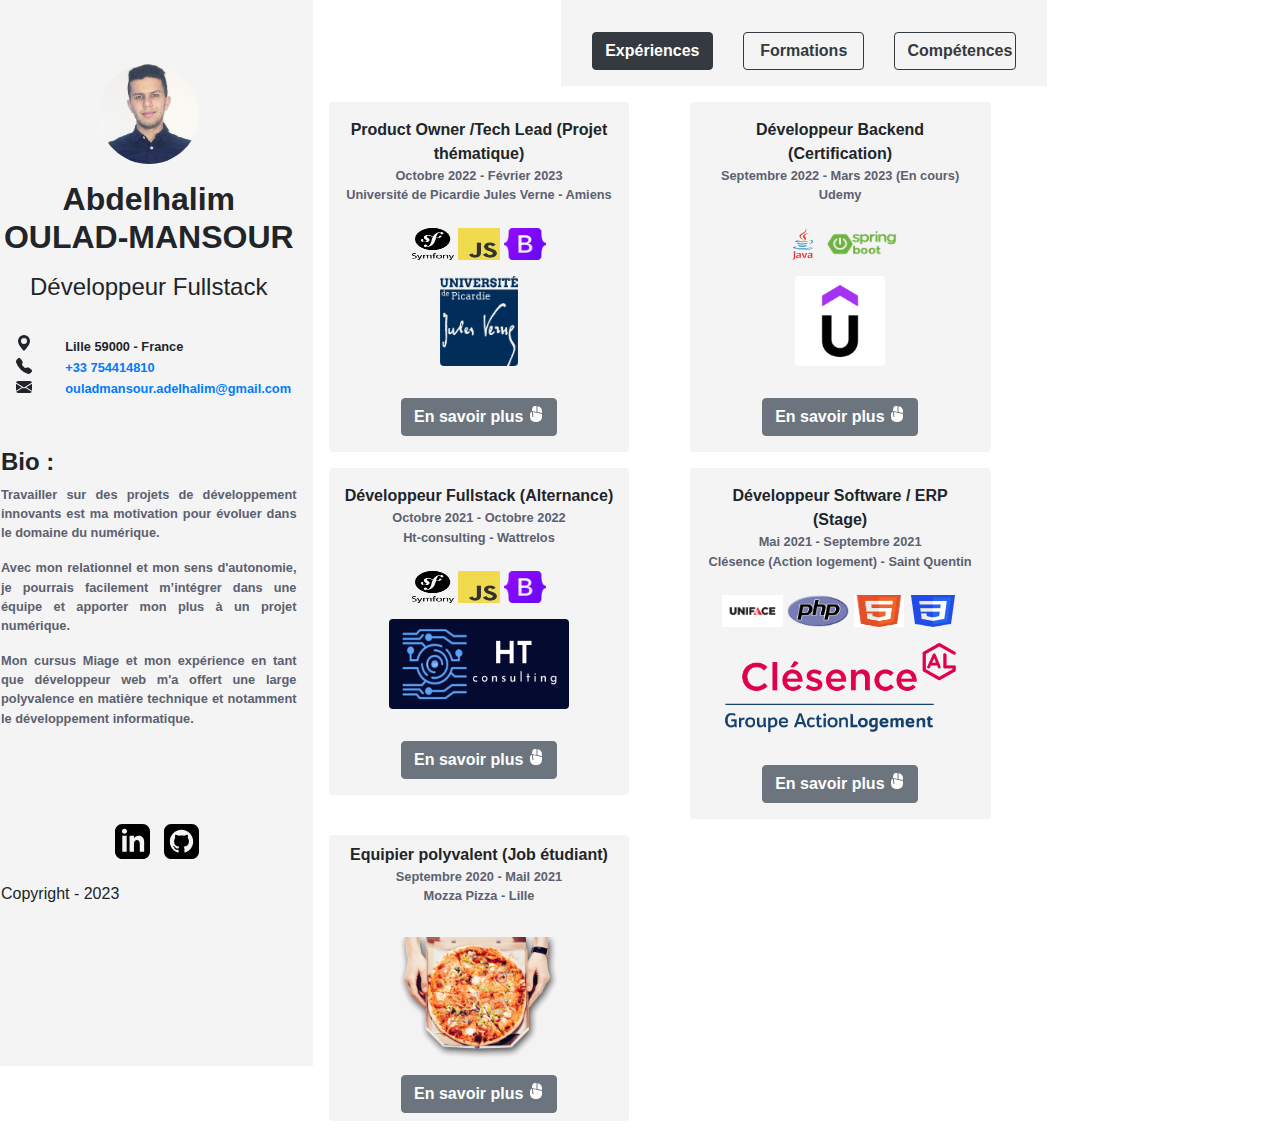
==== index.html @ d3b5da9a "update and custom" ====
<!DOCTYPE html>
<html lang="fr">
<head>
    <meta charset="UTF-8">
    <meta http-equiv="X-UA-Compatible" content="IE=edge">
    <meta name="viewport" content="width=device-width, initial-scale=1.0">
    <link rel="icon" href="./media/images/favicon.ico" />
    <title>Halim | Portfolio</title>

    <link href="https://cdn.jsdelivr.net/npm/bootstrap@5.3.0-alpha1/dist/css/bootstrap.min.css" rel="stylesheet" integrity="sha384-GLhlTQ8iRABdZLl6O3oVMWSktQOp6b7In1Zl3/Jr59b6EGGoI1aFkw7cmDA6j6gD" crossorigin="anonymous">
    <link rel="stylesheet" href="https://cdn.jsdelivr.net/npm/bootstrap@4.0.0/dist/css/bootstrap.min.css" integrity="sha384-Gn5384xqQ1aoWXA+058RXPxPg6fy4IWvTNh0E263XmFcJlSAwiGgFAW/dAiS6JXm" crossorigin="anonymous">
    <link href="./css/app.css" rel="stylesheet">
</head>
<body>

    <div class="row">
        <div class="col-lg-3 pt-5 zone_grey"> 
                <div class="text-center pt-3">
                        <img class='avatar_img mb-3' src="./media/images/IMG_20.jpg" alt=""/>
                        <h2><b>
                            Abdelhalim <br/>
                            OULAD-MANSOUR
                        </b></h2>
                        <h4 class="mt-3 mb-3">Développeur Fullstack</h4>
                        
                </div>
                <div class="p-3">
                    <div class="row">
                        <div class="col-xl-2">
                            <svg xmlns="http://www.w3.org/2000/svg" width="16" height="16" fill="currentColor" class="bi bi-geo-alt-fill" viewBox="0 0 16 16">
                                <path d="M8 16s6-5.686 6-10A6 6 0 0 0 2 6c0 4.314 6 10 6 10zm0-7a3 3 0 1 1 0-6 3 3 0 0 1 0 6z"/>
                            </svg>
                        </div>
                        <div class="col-xl-10"><small><b>Lille 59000 - France  <br></div>
                    </div>

                    <div class="row">
                        <div class="col-xl-2">
                            <svg xmlns="http://www.w3.org/2000/svg" width="16" height="16" fill="currentColor" class="bi bi-telephone-fill" viewBox="0 0 16 16">
                                <path fill-rule="evenodd" d="M1.885.511a1.745 1.745 0 0 1 2.61.163L6.29 2.98c.329.423.445.974.315 1.494l-.547 2.19a.678.678 0 0 0 .178.643l2.457 2.457a.678.678 0 0 0 .644.178l2.189-.547a1.745 1.745 0 0 1 1.494.315l2.306 1.794c.829.645.905 1.87.163 2.611l-1.034 1.034c-.74.74-1.846 1.065-2.877.702a18.634 18.634 0 0 1-7.01-4.42 18.634 18.634 0 0 1-4.42-7.009c-.362-1.03-.037-2.137.703-2.877L1.885.511z"/>
                            </svg>
                        </div>
                        <div class="col-xl-10"><a href="tel:+33754414810" >+33 754414810</a> <br></div>
                    </div>

                    <div class="row mb-4">
                        <div class="col-xl-2">
                            <svg xmlns="http://www.w3.org/2000/svg" width="16" height="16" fill="currentColor" class="bi bi-envelope-fill" viewBox="0 0 16 16">
                                <path d="M.05 3.555A2 2 0 0 1 2 2h12a2 2 0 0 1 1.95 1.555L8 8.414.05 3.555ZM0 4.697v7.104l5.803-3.558L0 4.697ZM6.761 8.83l-6.57 4.027A2 2 0 0 0 2 14h12a2 2 0 0 0 1.808-1.144l-6.57-4.027L8 9.586l-1.239-.757Zm3.436-.586L16 11.801V4.697l-5.803 3.546Z"/>
                            </svg>
                        </div>
                        <div class="col-xl-10"><a href="mailto:ouladmansour.adelhalim@gmail.com" >ouladmansour.adelhalim@gmail.com</a></div>
                    </div> </b>  </small>

                    <div class="row mb-5">
                        <b class="mt-4 h4"> <b>Bio :</b> </b>
                        <small><b><p class="font-secondary-bold text-justify">Travailler sur des projets de développement innovants est ma motivation pour évoluer dans le domaine du numérique.</p>
                        <p class="font-secondary-bold text-justify">Avec mon relationnel et mon sens d'autonomie, je pourrais facilement m’intégrer dans une équipe et apporter mon plus à un projet numérique. </p>
                        <p class="mb-5 font-secondary-bold text-justify">Mon cursus Miage et mon expérience en tant que développeur web m'a offert une large polyvalence en matière technique et notamment le développement informatique.</p></b></small>
                    </div>

                    <footer class="zone_grey">
                        <div class="row text-center mt-5 mb-3">
                                <div class="col-4"></div>
                                <div class="col-2">
                                    <a href="https://www.linkedin.com/in/abdelhalim-oulad-mansour/" target="_blank">
                                        <svg xmlns="http://www.w3.org/2000/svg" width="35" height="35" viewBox="0 0 24 24"><path d="M19 0h-14c-2.761 0-5 2.239-5 5v14c0 2.761 2.239 5 5 5h14c2.762 0 5-2.239 5-5v-14c0-2.761-2.238-5-5-5zm-11 19h-3v-11h3v11zm-1.5-12.268c-.966 0-1.75-.79-1.75-1.764s.784-1.764 1.75-1.764 1.75.79 1.75 1.764-.783 1.764-1.75 1.764zm13.5 12.268h-3v-5.604c0-3.368-4-3.113-4 0v5.604h-3v-11h3v1.765c1.396-2.586 7-2.777 7 2.476v6.759z"/></svg>
                                    </a> 
                                </div>
                                <div class="col-2">
                                    <a href="https://github.com/Ha-Lim96?tab=repositories" target="_blank">
                                        <svg xmlns="http://www.w3.org/2000/svg" width="35" height="35" viewBox="0 0 24 24"><path d="M19 0h-14c-2.761 0-5 2.239-5 5v14c0 2.761 2.239 5 5 5h14c2.762 0 5-2.239 5-5v-14c0-2.761-2.238-5-5-5zm-4.466 19.59c-.405.078-.534-.171-.534-.384v-2.195c0-.747-.262-1.233-.55-1.481 1.782-.198 3.654-.875 3.654-3.947 0-.874-.312-1.588-.823-2.147.082-.202.356-1.016-.079-2.117 0 0-.671-.215-2.198.82-.64-.18-1.324-.267-2.004-.271-.68.003-1.364.091-2.003.269-1.528-1.035-2.2-.82-2.2-.82-.434 1.102-.16 1.915-.077 2.118-.512.56-.824 1.273-.824 2.147 0 3.064 1.867 3.751 3.645 3.954-.229.2-.436.552-.508 1.07-.457.204-1.614.557-2.328-.666 0 0-.423-.768-1.227-.825 0 0-.78-.01-.055.487 0 0 .525.246.889 1.17 0 0 .463 1.428 2.688.944v1.489c0 .211-.129.459-.528.385-3.18-1.057-5.472-4.056-5.472-7.59 0-4.419 3.582-8 8-8s8 3.581 8 8c0 3.533-2.289 6.531-5.466 7.59z"/></svg>
                                    </a>
                                </div>
                                <div class="col-4"></div>
                        </div>
                        <div class="row text-center mb-5">
                            <div class="mb-5">
                                <p class="mb-5">Copyright - 2023</p>
                            </div>
                        </div>
                    </footer>
                </div>
        </div>

        <div class="col-lg-9 ">
            <div class="row text-center">
                <div class="row text-center zone_grey p-3 mx-auto">
                    <div class="col-md-4 mt-3"><button id="btn_experieces" type="button" class="btn btn-dark w-100"><b>Expériences</b></button></div>
                    <div class="col-md-4 mt-3"><button id="btn_formations" type="button" class="btn btn-outline-dark w-100"><b>Formations</b></button></div>
                    <div class="col-md-4 mt-3"><button id="btn_competences" type="button" class="btn btn-outline-dark w-100"><b>Compétences</b></button></div>
                </div>
            </div>

            
            
  <div class="row p-3">  <!-- Le row de toutes les onglets  -->
    


    <!-- ============================================ L'onglet formations=== ============================================ -->

                <div id="formations" style="display: none">
                    <b class="h5"> <b>Cursus Post-Bac</b> </b>
                    
                    <div class="row p-5">
                        <div class="col-lg-5 p-3 zone_grey rounded">
                            <div class="row">
                                <div class="col-sm-1">
                                    <svg xmlns="http://www.w3.org/2000/svg" width="16" height="16" fill="currentColor" class="bi bi-mortarboard-fill" viewBox="0 0 16 16">
                                        <path d="M8.211 2.047a.5.5 0 0 0-.422 0l-7.5 3.5a.5.5 0 0 0 .025.917l7.5 3a.5.5 0 0 0 .372 0L14 7.14V13a1 1 0 0 0-1 1v2h3v-2a1 1 0 0 0-1-1V6.739l.686-.275a.5.5 0 0 0 .025-.917l-7.5-3.5Z"/>
                                        <path d="M4.176 9.032a.5.5 0 0 0-.656.327l-.5 1.7a.5.5 0 0 0 .294.605l4.5 1.8a.5.5 0 0 0 .372 0l4.5-1.8a.5.5 0 0 0 .294-.605l-.5-1.7a.5.5 0 0 0-.656-.327L8 10.466 4.176 9.032Z"/>
                                    </svg>
                                </div>
                                <div class="col-sm-11"><p><b>Master MIAGE en alternance (SI ouverts) </b></p></div>
                            </div>
                            
                            <p class="font-secondary-bold">Université de Picardie Jules Verne.<br>
                            Amiens - France.<br>
                            Septembre 2020 - Mars 2023 (En cours).</p>
                            <div class="row">
                              <div class="col-6">
                                <a class="btn btn-dark w-100" href="https://miage-amiens.fr/master-miage-amiens/" target="_blank"><b>Contenu</b></a> 
                              </div>

                              <div class="col-6">
                                <a class="btn btn-dark w-100" href="./media/preuveM2.pdf" target="_blank"><b>Justificatifs</b></a>
                              </div>
                            </div>

                            <div class="row mt-3 mx-auto col-7">
                              <button class="btn btn-dark w-100" data-toggle="modal" data-target="#ModalsMasterMiage"><b>Compétences acquises</b></button>
                            </div>
                        </div>

                        <div class="col-md-1"></div>

                        <div class="col-lg-5 p-3 zone_grey rounded">
                            <div class="row">
                                <div class="col-md-1">
                                    <svg xmlns="http://www.w3.org/2000/svg" width="16" height="16" fill="currentColor" class="bi bi-mortarboard-fill" viewBox="0 0 16 16">
                                        <path d="M8.211 2.047a.5.5 0 0 0-.422 0l-7.5 3.5a.5.5 0 0 0 .025.917l7.5 3a.5.5 0 0 0 .372 0L14 7.14V13a1 1 0 0 0-1 1v2h3v-2a1 1 0 0 0-1-1V6.739l.686-.275a.5.5 0 0 0 .025-.917l-7.5-3.5Z"/>
                                        <path d="M4.176 9.032a.5.5 0 0 0-.656.327l-.5 1.7a.5.5 0 0 0 .294.605l4.5 1.8a.5.5 0 0 0 .372 0l4.5-1.8a.5.5 0 0 0 .294-.605l-.5-1.7a.5.5 0 0 0-.656-.327L8 10.466 4.176 9.032Z"/>
                                    </svg>
                                </div>
                                <div class="col-md-11"><p><b>Licence informatique (Parcours Info)</b></p></div>
                            </div>
                            
                            <p class="font-secondary-bold">Université du Littoral Côte d'Opale.<br>
                            Calais - France.<br>
                            Septembre 2018 - Juin 2020.</p>

                            <div class="row">
                              <div class="col-6">
                                <a class="btn btn-dark w-100" href="https://www.univ-littoral.fr/formation/offre-de-formation/licences/licence-informatique/" target="_blank"><b>Contenu</b></a> 
                              </div>

                              <div class="col-6">
                                <a class="btn btn-dark w-100" href="./media/dip_licence.jpg" target="_blank"><b>Justificatifs</b></a>
                              </div>
                            </div>

                            <div class="row mt-3 mx-auto col-7">
                              <button class="btn btn-dark w-100" data-toggle="modal" data-target="#ModalsLicenceInfo"><b>Compétences acquises</b></button>
                            </div>
                            
                        </div>
                    </div>

                    <div class="row p-5">
                        <div class="col-lg-5 p-3 zone_grey rounded">
                            <div class="row">
                                <div class="col-md-1">
                                    <svg xmlns="http://www.w3.org/2000/svg" width="16" height="16" fill="currentColor" class="bi bi-mortarboard-fill" viewBox="0 0 16 16">
                                        <path d="M8.211 2.047a.5.5 0 0 0-.422 0l-7.5 3.5a.5.5 0 0 0 .025.917l7.5 3a.5.5 0 0 0 .372 0L14 7.14V13a1 1 0 0 0-1 1v2h3v-2a1 1 0 0 0-1-1V6.739l.686-.275a.5.5 0 0 0 .025-.917l-7.5-3.5Z"/>
                                        <path d="M4.176 9.032a.5.5 0 0 0-.656.327l-.5 1.7a.5.5 0 0 0 .294.605l4.5 1.8a.5.5 0 0 0 .372 0l4.5-1.8a.5.5 0 0 0 .294-.605l-.5-1.7a.5.5 0 0 0-.656-.327L8 10.466 4.176 9.032Z"/>
                                    </svg>
                                </div>
                                <div class="col-md-11"><p><b>Licence 2 Mathématique & informatique</b></p></div>
                            </div>
                            <p class="font-secondary-bold">Université Saad Dahleb.<br>
                            Blida - Algérie.<br>
                            Septembre 2015 - Juin 2018.</p><br>

                            <div class="row">
                              <div class="col-6">
                                <a class="btn btn-dark w-100" href="https://www.univ-blida.dz/faculte-des-sciences/formation-informatique/" target="_blank"><b>Contenu</b></a> 
                              </div>

                              <div class="col-6">
                                <a class="btn btn-dark w-100" href="./media/RelevéL2.jpg" target="_blank"><b>Justificatifs</b></a>
                              </div>
                            </div>

                            <div class="row mt-3 mx-auto col-7">
                              <button class="btn btn-dark w-100" data-toggle="modal" data-target="#ModalsLicenceMathInfo"><b>Compétences acquises</b></button>
                            </div>
                        </div>

                        <div class="col-md-1"></div>

                        <div class="col-lg-5 p-3 zone_grey rounded">
                            <div class="row">
                                <div class="col-md-1">
                                    <svg xmlns="http://www.w3.org/2000/svg" width="16" height="16" fill="currentColor" class="bi bi-mortarboard-fill" viewBox="0 0 16 16">
                                        <path d="M8.211 2.047a.5.5 0 0 0-.422 0l-7.5 3.5a.5.5 0 0 0 .025.917l7.5 3a.5.5 0 0 0 .372 0L14 7.14V13a1 1 0 0 0-1 1v2h3v-2a1 1 0 0 0-1-1V6.739l.686-.275a.5.5 0 0 0 .025-.917l-7.5-3.5Z"/>
                                        <path d="M4.176 9.032a.5.5 0 0 0-.656.327l-.5 1.7a.5.5 0 0 0 .294.605l4.5 1.8a.5.5 0 0 0 .372 0l4.5-1.8a.5.5 0 0 0 .294-.605l-.5-1.7a.5.5 0 0 0-.656-.327L8 10.466 4.176 9.032Z"/>
                                    </svg>
                                </div>
                                <div class="col-md-11"><p><b>Baccalaureat Scientifique </b></p></div>
                            </div>
                            <p class="font-secondary-bold">Lycée Mixte de Zéralda.<br>
                            Alger - Algérie.<br>
                            Juin 2015. <br>
                            Mention : Assez-bien</p> 

                            <div class="row">
                              <div class="col-6">
                                <a class="btn btn-dark w-100" href="./media/relevé-bac.pdf" target="_blank"><b>Contenu</b></a> 
                              </div>

                              <div class="col-6">
                                <a class="btn btn-dark w-100" href="./media/diplome du baccalaureat.jpg" target="_blank"><b>Justificatifs</b></a>
                              </div>
                            </div>

                            <div class="row mt-3 mx-auto col-7">
                              <button class="btn btn-dark w-100" data-toggle="modal" data-target="#ModalsBacS"><b>Compétences acquises</b></button>
                            </div>

                        </div>
                    </div>

                    
                    <b class="h5"> <b>Auto formation</b> </b>
                    <div class="col-md-11">
                        <div class="row zone_grey m-3 p-3">
                            <p class="font-secondary-bold">
                                Autodidacte et très ouvert aux informations disponibles sur internet, 
                                la passion crée la curiosité et cela me pousse à me former constamment 
                                pendant mon temps libre sur des concepts et des technologies que je n'ai pas 
                                forcément vues en cours ou que je n'ai pas eu l'occasion de détailler afin d'avoir une 
                                nouvelle façon de voir les choses.
                            </p>
                            <div class="row mt-3 text-center">
                                <div class="col-sm-3">
                                    <img class="logo_tech" src="./media/images/226777.png">
                                </div>
                                <div class="col-sm-3">
                                    <img class="logo_tech" src="./media/images/spring_boog_400x400.png">
                                </div>
                                <div class="col-sm-3">
                                    <img class="logo_tech" src="./media/images/5968332.png">
                                </div>
                                <div class="col-sm-3">
                                    <img class="logo_tech" src="./media/images/symfony_black_03.png">
                                </div>
                            </div>

                            <div class="row mt-3 text-center mb-4">
                                <div class="col-sm-3">
                                    <img class="logo_tech" src="./media/images/5968292.png">
                                </div>
                                <div class="col-sm-3">
                                    <img class="logo_tech" src="./media/images/732212.png">
                                </div>
                                <div class="col-sm-3">
                                    <img class="logo_tech" src="./media/images/919826.png">
                                </div>
                                <div class="col-sm-3">
                                    <img class="logo_tech" src="./media/images/Git_icon.png">
                                </div>
                            </div>
                            <div class="row">
                              <div class="col-5"></div>

                              <div class="col-2">
                                <a class="btn btn-dark m-3 w-100" href="./media/auto_formations.pdf" target="_blank"><b>Justificatifs</b></a>
                              </div>

                              <div class="col-5"></div>
                            </div>
                        </div>
                    </div>
                </div>
    <!-- ======================================= Fin de l'onglet formations =================================== -->            




        
    <!-- ============================================== L'onglet compétences ============================================== -->

                <div id="competences" style="display: none" >
                    
                    <!-- ============================ Partie savoir faire / savoir être ============================ -->
                    <div class="row mx-auto mt-3">

                        <div class="col-md-6 zone_grey rounded pb-3">
                            <div class="mt-3 mb-3"><b class="h5"> <b>Savoir être (Attitudes)</b> </b></div>

                            <div class="row">
                              <a id="detail_competences" data-toggle="modal" data-target="#modalDetail1"><p class="mt-3 font-secondary-bold"><small><b>S'adapter aux situations</b></small></p></a>
                            </div>

                            <div class="row">
                              <a id="detail_competences" data-toggle="modal" data-target="#modalDetail2"><p class="mt-3 font-secondary-bold"><small><b>Gérer le stress </b></small></p></a>
                            </div>

                            <div class="row">
                              <a id="detail_competences" data-toggle="modal" data-target="#modalDetail3"><p class="mt-3 font-secondary-bold"><small><b>Prendre du recul </b></small></p></a>    
                            </div>

                            <div class="row">
                              <a id="detail_competences" data-toggle="modal" data-target="#modalDetail4"><p class="mt-3 font-secondary-bold"><small><b>Prendre des initiatives </b></small></p></a>
                            </div>

                            <div class="row">
                              <a id="detail_competences" data-toggle="modal" data-target="#modalDetail5"><p class="mt-3 font-secondary-bold"><small><b>S'organiser</b></small></p></a>
                            </div>

                            <div class="row">
                              <a id="detail_competences" data-toggle="modal" data-target="#modalDetail6"><p class="mt-3 font-secondary-bold"><small><b>Prendre des décisions </b></small></p></a>
                            </div>

                            <div class="row">
                              <a id="detail_competences" data-toggle="modal" data-target="#modalDetail7"><p class="mt-3 font-secondary-bold"><small><b>Travailler en autonomie </b></small></p></a>
                            </div>
                        </div>
                        
                        <div class="col-md-6 ms-auto">

                            <div class="zone_grey rounded p-3">
                                <div class="mb-3 "><b class="h5"> <b>Savoir-faire (Pratique)</b> </b></div>
                                
                                <div class="row">
                                  <a id="detail_competences" data-toggle="modal" data-target="#modalDetail8"><p class="mt-3 font-secondary-bold"><small><b>Piloter un projet via la méthode Agile/Scrum</b></small></p></a>
                                </div>

                                <div class="row">
                                  <a id="detail_competences" data-toggle="modal" data-target="#modalDetail9"><p class="mt-3 font-secondary-bold"><small><b>Concevoir un système d'informations</b></small></p></a>
                                </div>

                                <div class="row">
                                  <a id="detail_competences" data-toggle="modal" data-target="#modalDetail10"><p class="mt-3 font-secondary-bold"><small><b>Créer un désign graphique</b></small></p></a>
                                </div>

                                <div class="row">
                                  <a id="detail_competences" data-toggle="modal" data-target="#modalDetail11"><p class="mt-3 font-secondary-bold"><small><b>Développer le frontend d'un site</b></small></p></a>
                                </div>

                                <div class="row">
                                  <a id="detail_competences" data-toggle="modal" data-target="#modalDetail12"><p class="mt-3 font-secondary-bold"><small><b>Développer le backend d'un site</b></small></p></a>
                                </div>

                                <div class="row">
                                  <a id="detail_competences" data-toggle="modal" data-target="#modalDetail13"><p class="mt-3 font-secondary-bold"><small><b>Gérer une bases de données</b></small></p></a>
                                </div>

                                <div class="row">
                                  <a id="detail_competences" data-toggle="modal" data-target="#modalDetail14"><p class="mt-3 font-secondary-bold"><small><b>Gérer un serveur distant</b></small></p></a>
                                </div>

                            </div>
                        </div>
                    </div>
                    <!-- ============================ Fin de la partie savoir faire / savoir être ============================ -->



                    <!-- ============================ Partie savoir ============================ -->
                    <div class="row mx-auto mt-3">
                        &nbsp
                        <div class="row">
                            <div class="zone_grey rounded">
                                <div class="mt-3 mb-3"><b class="h5"> <b>Savoir (Connaissance)</b></b></div>

                                    <div class="row">
                                        <div class="col-md-5">

                                            <div class="row">
                                                <div class="col-md-4">
                                                    <a id="detail_competences" data-toggle="modal" data-target="#modalDetail15"><p class="mt-3 font-secondary-bold"><small><b>Java / Spring Boot</b></small></p></a>
                                                </div>

                                                <div class="col-md-8">
                                                    <div class="progress mt-4" role="progressbar" aria-label="Animated striped example" aria-valuenow="39" aria-valuemin="0" aria-valuemax="100">
                                                        <div class="progress-bar progress-bar-striped progress-bar-animated" style="width: 40%">Débutant (1 an)</div>
                                                    </div>
                                                </div>
                                            </div>

                                            <div class="row">
                                                <div class="col-md-4">
                                                    <a id="detail_competences" data-toggle="modal" data-target="#modalDetail17"><p class="mt-3 font-secondary-bold"><small><b>PHP / Symfony</b></small></p></a>
                                                </div>

                                                <div class="col-md-8">
                                                    <div class="progress mt-4" role="progressbar" aria-label="Animated striped example" aria-valuenow="79" aria-valuemin="0" aria-valuemax="100">
                                                        <div class="progress-bar progress-bar-striped progress-bar-animated" style="width: 79%">Efficace (3 ans)</div>
                                                    </div>
                                                </div>
                                            </div>

                                            <div class="row">
                                                <div class="col-md-4">
                                                    <a id="detail_competences" data-toggle="modal" data-target="#modalDetail18"><p class="mt-3 font-secondary-bold"><small><b>C++</b></small></p></a>
                                                </div>

                                                <div class="col-md-8">
                                                    <div class="progress mt-4" role="progressbar" aria-label="Animated striped example" aria-valuenow="75" aria-valuemin="0" aria-valuemax="100">
                                                        <div class="progress-bar progress-bar-striped progress-bar-animated" style="width: 59%">Compétent (2 ans)</div>
                                                    </div>
                                                </div>
                                            </div>

                                            <div class="row">
                                              <div class="col-md-4">
                                                  <a id="detail_competences" data-toggle="modal" data-target="#modalDetail16"><p class="mt-3 font-secondary-bold"><small><b>SQL</b></small></p></a>
                                              </div>

                                              <div class="col-md-8">
                                                  <div class="progress mt-4" role="progressbar" aria-label="Animated striped example" aria-valuenow="79" aria-valuemin="0" aria-valuemax="100">
                                                      <div class="progress-bar progress-bar-striped progress-bar-animated" style="width: 79%">Efficace (5 ans)</div>
                                                  </div>
                                              </div>
                                          </div>

                                            <div class="row">
                                                <div class="col-md-4">
                                                    <a id="detail_competences" data-toggle="modal" data-target="#modalDetail19"><p class="mt-3 font-secondary-bold"><small><b>Javascript</b></small></p></a>
                                                </div>

                                                <div class="col-md-8">
                                                    <div class="progress mt-4" role="progressbar" aria-label="Animated striped example" aria-valuenow="75" aria-valuemin="0" aria-valuemax="100">
                                                        <div class="progress-bar progress-bar-striped progress-bar-animated" style="width: 79%">Efficace (5 ans)</div>
                                                    </div>
                                                </div>
                                            </div>

                                        </div>

                                        <div class="col-md-2 text-center">
                                            <span class="vertical-line"></span>
                                        </div>

                                        <div class="col-md-5">
                                            <div class="row">
                                                <div class="col-md-4">
                                                    <a id="detail_competences" data-toggle="modal" data-target="#modalDetail20"><p class="mt-3 font-secondary-bold"><small><b>Bootstrap</b></small></p></a>
                                                </div>

                                                <div class="col-md-8">
                                                    <div class="progress mt-4" role="progressbar" aria-label="Animated striped example" aria-valuenow="75" aria-valuemin="0" aria-valuemax="100">
                                                        <div class="progress-bar progress-bar-striped progress-bar-animated" style="width: 79%">Efficace (5 ans)</div>
                                                    </div>
                                                    
                                                </div>
                                            </div>

                                            <div class="row">
                                                <div class="col-md-4">
                                                    <a id="detail_competences" data-toggle="modal" data-target="#modalDetail21"><p class="mt-3 font-secondary-bold"><small><b>HTML/CSS</b></small></p></a>
                                                </div>

                                                <div class="col-md-8">
                                                    <div class="progress mt-4" role="progressbar" aria-label="Animated striped example" aria-valuenow="75" aria-valuemin="0" aria-valuemax="100">
                                                        <div class="progress-bar progress-bar-striped progress-bar-animated" style="width: 90%">Expert (7 ans)</div>
                                                    </div>
                                                    
                                                </div>
                                            </div>

                                            <div class="row">
                                                <div class="col-md-4">
                                                    <a id="detail_competences" data-toggle="modal" data-target="#modalDetail22"><p class="mt-3 font-secondary-bold"><small><b>Figma</b></small></p></a>
                                                </div>

                                                <div class="col-md-8">
                                                    <div class="progress mt-4" role="progressbar" aria-label="Animated striped example" aria-valuenow="75" aria-valuemin="0" aria-valuemax="100">
                                                        <div class="progress-bar progress-bar-striped progress-bar-animated" style="width: 39%">Débutant (1 an)</div>
                                                    </div>
                                                    
                                                </div>
                                            </div>

                                            <div class="row">
                                                <div class="col-md-4">
                                                    <a id="detail_competences" data-toggle="modal" data-target="#modalDetail23"><p class="mt-3 font-secondary-bold"><small><b>Trello / Jira</b></small></p></a>
                                                </div>

                                                <div class="col-md-8">
                                                    <div class="progress mt-4" role="progressbar" aria-label="Animated striped example" aria-valuenow="75" aria-valuemin="0" aria-valuemax="100">
                                                        <div class="progress-bar progress-bar-striped progress-bar-animated" style="width: 59%">Compétent (3 ans)</div>
                                                    </div>
                                                    
                                                </div>
                                            </div>

                                            <div class="row mb-3">
                                                <div class="col-md-4">
                                                    <a id="detail_competences" data-toggle="modal" data-target="#modalDetail24"><p class="mt-3 font-secondary-bold"><small><b>Git</b></small></p></a>
                                                </div>

                                                <div class="col-md-8">
                                                    <div class="progress mt-4" role="progressbar" aria-label="Animated striped example" aria-valuenow="75" aria-valuemin="0" aria-valuemax="100">
                                                        <div class="progress-bar progress-bar-striped progress-bar-animated" style="width: 59%">Compétent (2 ans)</div>
                                                    </div>
                                                </div>
                                            </div>
                                        </div>
                                    </div>
                            </div>
                        </div>
                    </div>
                    <!-- ============================ Fin de la partie savoir ============================ -->

                
                    

                    <div class="row mx-auto mt-3">
                        <div class="col-md-6 zone_grey rounded">
                            <div class="mt-3 mb-3"><b class="h5"> <b>Langues</b> </b></div>
                            <div class="row m-2">
                                <div class="col-sm-1">
                                    <svg xmlns="http://www.w3.org/2000/svg" width="16" height="16" fill="currentColor" class="bi bi-check2" viewBox="0 0 16 16">
                                    <path d="M13.854 3.646a.5.5 0 0 1 0 .708l-7 7a.5.5 0 0 1-.708 0l-3.5-3.5a.5.5 0 1 1 .708-.708L6.5 10.293l6.646-6.647a.5.5 0 0 1 .708 0z"/>
                                    </svg>
                                </div>
                                <div class="col-sm-3 font-secondary-bold">Français</div>
                                <div class="col-sm-8 font-secondary-bold"> Bilingue</div>
                            </div>
                            <div class="row m-2">
                                <div class="col-sm-1">
                                    <svg xmlns="http://www.w3.org/2000/svg" width="16" height="16"                   fill="currentColor" class="bi bi-check2" viewBox="0 0 16 16">
                                    <path d="M13.854 3.646a.5.5 0 0 1 0 .708l-7 7a.5.5 0 0 1-.708 0l-3.5-3.5a.5.5 0 1 1 .708-.708L6.5 10.293l6.646-6.647a.5.5 0 0 1 .708 0z"/>
                                    </svg>
                                </div>
                                <div class="col-sm-3 font-secondary-bold">Anglais</div>
                                <div class="col-sm-8 font-secondary-bold">Intermédiaire</div>
                            </div>
                            <div class="row m-2 mb-4">
                                <div class="col-sm-1">
                                    <svg xmlns="http://www.w3.org/2000/svg" width="16" height="16"                   fill="currentColor" class="bi bi-check2" viewBox="0 0 16 16">
                                    <path d="M13.854 3.646a.5.5 0 0 1 0 .708l-7 7a.5.5 0 0 1-.708 0l-3.5-3.5a.5.5 0 1 1 .708-.708L6.5 10.293l6.646-6.647a.5.5 0 0 1 .708 0z"/>
                                    </svg>
                                </div>
                                <div class="col-sm-3 font-secondary-bold">Arabe</div>
                                <div class="col-sm-8 font-secondary-bold">Langue maternelle</div>
                            </div>
                        </div>

                        <div class="col-md-6 ">
                            <div class="zone_grey rounded p-3">
                                <div class="mb-3"><b class="h5"> <b>Centre d'intérêt</b> </b></div>
                                <div class="row m-2">
                                    <div class="col-sm-1">
                                        <svg xmlns="http://www.w3.org/2000/svg" width="16" height="16" fill="currentColor" class="bi bi-music-note-beamed" viewBox="0 0 16 16">
                                            <path d="M6 13c0 1.105-1.12 2-2.5 2S1 14.105 1 13c0-1.104 1.12-2 2.5-2s2.5.896 2.5 2zm9-2c0 1.105-1.12 2-2.5 2s-2.5-.895-2.5-2 1.12-2 2.5-2 2.5.895 2.5 2z"/>
                                            <path fill-rule="evenodd" d="M14 11V2h1v9h-1zM6 3v10H5V3h1z"/>
                                            <path d="M5 2.905a1 1 0 0 1 .9-.995l8-.8a1 1 0 0 1 1.1.995V3L5 4V2.905z"/>
                                        </svg>
                                    </div>
                                    <div class="col-sm-11 font-secondary-bold">Musique</div>
                                </div>
                                <div class="row m-2">
                                    <div class="col-1">
                                        <svg xmlns="http://www.w3.org/2000/svg" width="16" height="16" fill="currentColor" class="bi bi-bicycle" viewBox="0 0 16 16">
                                            <path d="M4 4.5a.5.5 0 0 1 .5-.5H6a.5.5 0 0 1 0 1v.5h4.14l.386-1.158A.5.5 0 0 1 11 4h1a.5.5 0 0 1 0 1h-.64l-.311.935.807 1.29a3 3 0 1 1-.848.53l-.508-.812-2.076 3.322A.5.5 0 0 1 8 10.5H5.959a3 3 0 1 1-1.815-3.274L5 5.856V5h-.5a.5.5 0 0 1-.5-.5zm1.5 2.443-.508.814c.5.444.85 1.054.967 1.743h1.139L5.5 6.943zM8 9.057 9.598 6.5H6.402L8 9.057zM4.937 9.5a1.997 1.997 0 0 0-.487-.877l-.548.877h1.035zM3.603 8.092A2 2 0 1 0 4.937 10.5H3a.5.5 0 0 1-.424-.765l1.027-1.643zm7.947.53a2 2 0 1 0 .848-.53l1.026 1.643a.5.5 0 1 1-.848.53L11.55 8.623z"/>
                                        </svg>
                                    </div>
                                    <div class="col-11 font-secondary-bold">Sport</div>
                                </div>
                                <div class="row m-2">
                                    <div class="col-1">
                                        <svg xmlns="http://www.w3.org/2000/svg" width="16" height="16" fill="currentColor" class="bi bi-airplane" viewBox="0 0 16 16">
                                            <path d="M6.428 1.151C6.708.591 7.213 0 8 0s1.292.592 1.572 1.151C9.861 1.73 10 2.431 10 3v3.691l5.17 2.585a1.5 1.5 0 0 1 .83 1.342V12a.5.5 0 0 1-.582.493l-5.507-.918-.375 2.253 1.318 1.318A.5.5 0 0 1 10.5 16h-5a.5.5 0 0 1-.354-.854l1.319-1.318-.376-2.253-5.507.918A.5.5 0 0 1 0 12v-1.382a1.5 1.5 0 0 1 .83-1.342L6 6.691V3c0-.568.14-1.271.428-1.849Zm.894.448C7.111 2.02 7 2.569 7 3v4a.5.5 0 0 1-.276.447l-5.448 2.724a.5.5 0 0 0-.276.447v.792l5.418-.903a.5.5 0 0 1 .575.41l.5 3a.5.5 0 0 1-.14.437L6.708 15h2.586l-.647-.646a.5.5 0 0 1-.14-.436l.5-3a.5.5 0 0 1 .576-.411L15 11.41v-.792a.5.5 0 0 0-.276-.447L9.276 7.447A.5.5 0 0 1 9 7V3c0-.432-.11-.979-.322-1.401C8.458 1.159 8.213 1 8 1c-.213 0-.458.158-.678.599Z"/>
                                        </svg>
                                    </div>
                                    <div class="col-11 font-secondary-bold">Voyage</div>
                                </div>
                            </div>
                        </div>
                    </div>
                </div>
            
   <!-- ============================================ Fin de l'onglet compétences ============================================ -->






   <!-- ============================================ L'onglet expériences ============================================ -->

                <div id="experiences">
                    <div class="row mx-auto">

                        <div class="col-md-5 p-3 zone_grey rounded">
                            <div class="text-center"><b class="h6"><b><b>Product Owner /Tech Lead (Projet thématique)</b></b></b>
                                <small><p class="font-secondary-bold"><b>Octobre 2022 - Février 2023<br>
                                  Université de Picardie Jules Verne - Amiens</b></p></small>
                                <div class="text-center mx-auto">
                                    <img class="mt-2 circle" src="./media/images/symfony_black_03.png" alt="" style="height:32px ; width:42px ;">
                                    <img class="mt-2 circle" src="./media/images/js_logo.png" alt="" style="height:32px ; width:42px ;">
                                    <img class="mt-2 circle" src="./media/images/BT_logo.png" alt="" style="height:32px ; width:42px ;">
                                </div>
                                <img class="m-3 rounded" src="./media/images/upjv_logo.png" alt="" style="height:90px ; width:78px ;">
                            </div>
                            <div class="text-center">
                                
                                <a href="./html/experience1.html" type="button" class="btn btn-secondary mt-3" >
                                    <b>En savoir plus</b>
                                    <svg xmlns="http://www.w3.org/2000/svg" width="16" height="16" fill="currentColor" class="bi bi-mouse3-fill" viewBox="0 0 16 16">
                                        <path d="M8.5.069A15.328 15.328 0 0 0 7 0c-.593 0-1.104.157-1.527.463-.418.302-.717.726-.93 1.208-.386.873-.522 2.01-.54 3.206l4.497 1V.069zM3.71 5.836 3.381 6A2.5 2.5 0 0 0 2 8.236v2.576C2 13.659 4.22 16 7 16h2c2.78 0 5-2.342 5-5.188V8.123l-9-2v.003l.008.353c.007.3.023.715.053 1.175.063.937.186 2.005.413 2.688a.5.5 0 1 1-.948.316c-.273-.817-.4-2-.462-2.937A30.16 30.16 0 0 1 4 6.003c0-.034.003-.067.01-.1l-.3-.067zM14 7.1V5.187c0-1.13-.272-2.044-.748-2.772-.474-.726-1.13-1.235-1.849-1.59A7.495 7.495 0 0 0 9.5.212v5.887l4.5 1z"/>
                                    </svg>
                                </a>
                            </div>
                        </div>
                        <div class="col-md-1"></div>
                        <div class="col-md-5 p-3 zone_grey rounded">
                            <div class="text-center"><b class="h6"><b><b>Développeur Backend (Certification)</b></b></b>
                                <small><p class="font-secondary-bold"><b>Septembre 2022 - Mars 2023 (En cours)<br>
                                Udemy</b></p></small>
                                <div class="text-center mx-auto">
                                    <img class="mt-2 circle" src="./media/images/java_logo.png" alt="" style="height:32px ; width:40px ;">
                                    <img class="mt-2 circle" src="./media/images/springboot_logo.png" alt="" style="height:32px ; width:70px ;">
                                </div>
                                <img class="m-3 rounded" src="./media/images/Udemy_logo.png" alt="" style="height:90px ; width:90px ;">
                            </div>
                            <div class="text-center">
                                
                                <a href="./html/experience2.html" type="button" class="btn btn-secondary mt-3">
                                    <b>En savoir plus</b>
                                    <svg xmlns="http://www.w3.org/2000/svg" width="16" height="16" fill="currentColor" class="bi bi-mouse3-fill" viewBox="0 0 16 16">
                                        <path d="M8.5.069A15.328 15.328 0 0 0 7 0c-.593 0-1.104.157-1.527.463-.418.302-.717.726-.93 1.208-.386.873-.522 2.01-.54 3.206l4.497 1V.069zM3.71 5.836 3.381 6A2.5 2.5 0 0 0 2 8.236v2.576C2 13.659 4.22 16 7 16h2c2.78 0 5-2.342 5-5.188V8.123l-9-2v.003l.008.353c.007.3.023.715.053 1.175.063.937.186 2.005.413 2.688a.5.5 0 1 1-.948.316c-.273-.817-.4-2-.462-2.937A30.16 30.16 0 0 1 4 6.003c0-.034.003-.067.01-.1l-.3-.067zM14 7.1V5.187c0-1.13-.272-2.044-.748-2.772-.474-.726-1.13-1.235-1.849-1.59A7.495 7.495 0 0 0 9.5.212v5.887l4.5 1z"/>
                                    </svg>
                                </a>
                            </div>
                        </div>
                        
                        
                        
                    </div>

                    <div class="row mx-auto mt-3">

                            <div class="col-md-5 p-3 zone_grey rounded p-3">

                                <div class="text-center"><b class="h6"><b><b>Développeur Fullstack (Alternance)</b></b></b>
                                    <small><p class="font-secondary-bold"><b>Octobre 2021 - Octobre 2022<br>
                                    Ht-consulting - Wattrelos</b></p></small>
                                    <div class="text-center mx-auto">
                                        <img class="mt-2 circle" src="./media/images/symfony_black_03.png" alt="" style="height:32px ; width:42px ;">
                                        <img class="mt-2 circle" src="./media/images/js_logo.png" alt="" style="height:32px ; width:42px ;">
                                        <img class="mt-2 circle" src="./media/images/BT_logo.png" alt="" style="height:32px ; width:42px ;">
                                    </div>
                                    <img class="m-3 rounded" src="./media/images/logo-ht.png" alt="" style="height:90px ; width:180px ;">
                                </div>
                                    
                                    <div class="text-center">
                                        <a href="./html/experience3.html" type="button" class="btn btn-secondary mt-3">
                                            <b>En savoir plus</b>
                                            <svg xmlns="http://www.w3.org/2000/svg" width="16" height="16" fill="currentColor" class="bi bi-mouse3-fill" viewBox="0 0 16 16">
                                                <path d="M8.5.069A15.328 15.328 0 0 0 7 0c-.593 0-1.104.157-1.527.463-.418.302-.717.726-.93 1.208-.386.873-.522 2.01-.54 3.206l4.497 1V.069zM3.71 5.836 3.381 6A2.5 2.5 0 0 0 2 8.236v2.576C2 13.659 4.22 16 7 16h2c2.78 0 5-2.342 5-5.188V8.123l-9-2v.003l.008.353c.007.3.023.715.053 1.175.063.937.186 2.005.413 2.688a.5.5 0 1 1-.948.316c-.273-.817-.4-2-.462-2.937A30.16 30.16 0 0 1 4 6.003c0-.034.003-.067.01-.1l-.3-.067zM14 7.1V5.187c0-1.13-.272-2.044-.748-2.772-.474-.726-1.13-1.235-1.849-1.59A7.495 7.495 0 0 0 9.5.212v5.887l4.5 1z"/>
                                            </svg>
                                        </a>
                                    </div>
                            </div>
                            <div class="col-md-1"></div>
                            <div class="col-md-5 p-3 zone_grey rounded">
                                <div class="text-center"><b class="h6"><b><b>Développeur Software / ERP (Stage)</b></b></b>
                                    <small><p class="font-secondary-bold"><b>Mai 2021 - Septembre 2021<br>
                                      Clésence (Action logement) - Saint Quentin
                                    </b></p></small>
                                    <div class="text-center mx-auto">
                                        <img class="mt-2 circle" src="./media/images/Uniface_Logo.jpeg" alt="" style="height:32px ; width:61px ;">
                                        <img class="mt-2 circle" src="./media/images/PHP-logo.png" alt="" style="height:32px ; width:62px ;">
                                        <img class="mt-2 circle" src="./media/images/html_logo.png" alt="" style="height:32px ; width:50px ;">
                                        <img class="mt-2 circle" src="./media/images/CSS3_logo.png" alt="" style="height:32px ; width:50px ;">
                                    </div>
                                    <img class="m-3 rounded" src="./media/images/logo_clesence.png" alt="" style="height:90px ; width:232px ;">
                                </div>
                                <div class="text-center">
                                    <a href="./html/experience4.html" type="button" class="btn btn-secondary mt-3">
                                        <b>En savoir plus</b>
                                        <svg xmlns="http://www.w3.org/2000/svg" width="16" height="16" fill="currentColor" class="bi bi-mouse3-fill" viewBox="0 0 16 16">
                                            <path d="M8.5.069A15.328 15.328 0 0 0 7 0c-.593 0-1.104.157-1.527.463-.418.302-.717.726-.93 1.208-.386.873-.522 2.01-.54 3.206l4.497 1V.069zM3.71 5.836 3.381 6A2.5 2.5 0 0 0 2 8.236v2.576C2 13.659 4.22 16 7 16h2c2.78 0 5-2.342 5-5.188V8.123l-9-2v.003l.008.353c.007.3.023.715.053 1.175.063.937.186 2.005.413 2.688a.5.5 0 1 1-.948.316c-.273-.817-.4-2-.462-2.937A30.16 30.16 0 0 1 4 6.003c0-.034.003-.067.01-.1l-.3-.067zM14 7.1V5.187c0-1.13-.272-2.044-.748-2.772-.474-.726-1.13-1.235-1.849-1.59A7.495 7.495 0 0 0 9.5.212v5.887l4.5 1z"/>
                                        </svg>
                                      </a>
                                </div>
                            </div>
                    </div>

                    <div class="row mx-auto mt-3">
                        <div class="col-md-5 p-2 zone_grey rounded">
                            <div class="text-center"><b class="h6"><b><b><b>Equipier polyvalent (Job étudiant)</b></b></b></b>
                                <small><p class="font-secondary-bold"><b>Septembre 2020 - Mail 2021<br>
                                Mozza Pizza - Lille</b></p></small>
                                <div class="text-center mx-auto">
                                <img class="m-3 rounded" src="./media/images/pizza_img.png" alt="" style="height:122px ; width:161px ;">
                            </div>
                            <div class="text-center">
                                <a href="./html/experience5.html" type="button" class="btn btn-secondary">
                                    <b>En savoir plus</b>
                                    <svg xmlns="http://www.w3.org/2000/svg" width="16" height="16" fill="currentColor" class="bi bi-mouse3-fill" viewBox="0 0 16 16">
                                        <path d="M8.5.069A15.328 15.328 0 0 0 7 0c-.593 0-1.104.157-1.527.463-.418.302-.717.726-.93 1.208-.386.873-.522 2.01-.54 3.206l4.497 1V.069zM3.71 5.836 3.381 6A2.5 2.5 0 0 0 2 8.236v2.576C2 13.659 4.22 16 7 16h2c2.78 0 5-2.342 5-5.188V8.123l-9-2v.003l.008.353c.007.3.023.715.053 1.175.063.937.186 2.005.413 2.688a.5.5 0 1 1-.948.316c-.273-.817-.4-2-.462-2.937A30.16 30.16 0 0 1 4 6.003c0-.034.003-.067.01-.1l-.3-.067zM14 7.1V5.187c0-1.13-.272-2.044-.748-2.772-.474-.726-1.13-1.235-1.849-1.59A7.495 7.495 0 0 0 9.5.212v5.887l4.5 1z"/>
                                    </svg>
                                  </a>
                            </div>
                        </div>
                    </div>
                </div>
    <!-- ============================================ Fin de l'onglet Expériences ============================================ -->
            </div>    
          </div>
      </div>







   <!-- ============================================== Les modals ============================================== -->

                              <!-- Modal pour les compétences tirées des formations -->

    <!-- Master MIAGE -->
    <div class="modal fade" id="ModalsMasterMiage" tabindex="-1" role="dialog" aria-labelledby="exampleModalCenterTitle" aria-hidden="true">
      <div class="modal-dialog modal-dialog-centered" role="document">
        <div class="modal-content">
          <div class="modal-header">
            <h5 class="modal-title" id="exampleModalLongTitle">Compétences acquises</h5>
            <button type="button" class="close" data-dismiss="modal" aria-label="Close">
              <span aria-hidden="true">&times;</span>
            </button>
          </div>
          <div class="modal-body">
            <small>
            <p><b>Les principales compétences tirées durant le master MIAGE : <br> <br>
              <ul>
                <li>Exploiter ma capacité d’adaptation</li><br>
                <li>Prendre de recul sur les différentes situations</li><br>
                <li>Rédiger des cahier des charges <a href="./media/Cahier des charges V1.2 (finale).pdf" target="_blank">Consulter un exemple</a></li><br>
                <li>S'organiser dans l'éxécution des tâches</li><br>
                <li>Gérer des projets en agile/scrum</li><br>
                <li>Concepter et modéliser une solution numérique</li><br>
                <li>Développer en JAVA/JEE</li><br>
                <li>Développer en PHP/Symfony</li><br>
                <li>Développer en C#/.Net</li><br>
              </ul>
              <a href="https://www.u-picardie.fr/catalogue-formations/FI/co/master-miage.html" target="_blank">Cliquer pour plus de détails sur le programme du Master MIAGE</a> <br><br>
              <b>Remarque :</b> Pour voir plus de détails sur mes compétences acquises, consulter la rubrique "Compétences".
            </b></p>
            </small>
          </div>
          <div class="modal-footer">
            <button type="button" class="btn btn-secondary" data-dismiss="modal">Fermer</button>
          </div>
        </div>
      </div>
    </div>


    <!-- Licence informatique -->
    <div class="modal fade" id="ModalsLicenceInfo" tabindex="-1" role="dialog" aria-labelledby="exampleModalCenterTitle" aria-hidden="true">
      <div class="modal-dialog modal-dialog-centered" role="document">
        <div class="modal-content">
          <div class="modal-header">
            <h5 class="modal-title" id="exampleModalLongTitle">Compétences acquises</h5>
            <button type="button" class="close" data-dismiss="modal" aria-label="Close">
              <span aria-hidden="true">&times;</span>
            </button>
          </div>
          <div class="modal-body">
            <small>
              <p><b>Les principales compétences tirées durant la licence informatique : <br> <br>
                <ul>
                  <li>Travailler en équipe en adoptant le sens de relationnel</li><br>
                  <li>S'organiser dans l'éxécution des tâches</li><br>
                  <li>Concevoir et modéliser des modèles de données</li><br>
                  <li>Développer en HTML/CSS/Bootstrap/Javascript</li><br>
                  <li>Gérer des bases de données relationnelles (Définition, Manipulation, Contrôle).</li><br>
                  <li>S'organiser et collaborer techniquement en utilisant Git/Github.</li><br>
                </ul>
                <a href="https://www.univ-littoral.fr/formation/offre-de-formation/licences/licence-informatique/" target="_blank">Cliquer pour plus de détails sur le programme de la licence informatique</a> <br><br>
                <b>Remarque :</b> Pour voir plus de détails sur mes compétences acquises, consulter la rubrique "Compétences".
              </b></p>
            </small>
          </div>
          <div class="modal-footer">
            <button type="button" class="btn btn-secondary" data-dismiss="modal">Fermer</button>
          </div>
        </div>
      </div>
    </div>

    <!-- Licence Math & info -->
    <div class="modal fade" id="ModalsLicenceMathInfo" tabindex="-1" role="dialog" aria-labelledby="exampleModalCenterTitle" aria-hidden="true">
      <div class="modal-dialog modal-dialog-centered" role="document">
        <div class="modal-content">
          <div class="modal-header">
            <h5 class="modal-title" id="exampleModalLongTitle">Compétences acquises</h5>
            <button type="button" class="close" data-dismiss="modal" aria-label="Close">
              <span aria-hidden="true">&times;</span>
            </button>
          </div>
          <div class="modal-body">
            <small>
              <p><b>Les principales compétences tirées durant la licence Math & informatique : <br><br>
                <ul>
                  <li>S'adapter et s'organiser entre plusieurs matières</li><br>
                  <li>Résoudre différents problèmes mathématiques</li><br>
                  <li>Résoudre des problèmes algorithmiques </li> <br>
                  <li>Manipuler des données algebriquement</li><br>
                </ul>
                <a href="https://www.univ-blida.dz/faculte-des-sciences/formations-mathematiques/licence-en-mathematique/" target="_blank">Cliquer pour plus de détails sur le programme de la licence Math & informatique</a> <br><br>
                <b>Remarque :</b> Pour voir plus de détails sur mes compétences acquises, consulter la rubrique "Compétences".
              </b></p>
              </small>
          </div>
          <div class="modal-footer">
            <button type="button" class="btn btn-secondary" data-dismiss="modal">Fermer</button>
          </div>
        </div>
      </div>
    </div>

    <!-- Bac S -->
    <div class="modal fade" id="ModalsBacS" tabindex="-1" role="dialog" aria-labelledby="exampleModalCenterTitle" aria-hidden="true">
      <div class="modal-dialog modal-dialog-centered" role="document">
        <div class="modal-content">
          <div class="modal-header">
            <h5 class="modal-title" id="exampleModalLongTitle">Compétences acquises</h5>
            <button type="button" class="close" data-dismiss="modal" aria-label="Close">
              <span aria-hidden="true">&times;</span>
            </button>
          </div>
          <div class="modal-body">
            <small>
              <p><b>Les principales compétences tirées durant l'année du baccalaureat : <br> <br>
                <ul>
                  <li>Gérer le stress dans un examen décisif</li><br>
                  <li>Connaitre les bases des différentes matières scientifiques (Maths, Physique, Sience)</li><br>
                  <li>S'organiser et gérer plusieurs tâches à la fois</li><br>
                </ul>
                <b>Remarque :</b> Pour voir plus de détails sur mes compétences acquises, consulter la rubrique "Compétences".
              </b></p>
            </small>
          </div>
          <div class="modal-footer">
            <button type="button" class="btn btn-secondary" data-dismiss="modal">Fermer</button>
          </div>
        </div>
      </div>
    </div>

                              <!-- Fin des modals pour les compétences tirées des formations -->




                                <!-- Modal details compétences "S'adapter aux situations" -->
  <div class="modal fade" id="modalDetail1" tabindex="-1" role="dialog" aria-labelledby="exampleModalCenterTitle" aria-hidden="true">
    <div class="modal-dialog modal-dialog-centered" role="document">
      <div class="modal-content">
        <div class="modal-header">   
        <h5 class="modal-title" id="exampleModalLongTitle"><b>Détails</b></h5>  
          <button type="button" class="close" data-dismiss="modal" aria-label="Close">
            <span aria-hidden="true">&times;</span>
          </button>
        </div>
        <div class="modal-body">
          
          <small><p><b>
            Depuis le début de mon cursus Post-bac, j'ai été affronté à plusieurs changements dans ma vie, 
            dans un premier temps j'ai commencé une licence Math & informatique en Algérie où j'ai découvert le monde
            de l'informatique et de l'algorithmiques pour intégrer ensuite la licence informatique à l'université du Littoral en France. <br>
            <b>Voir mon cursus Post-Bac dans la rubrique "Formations"</b> <br> <br>
            Ce changement necessite une certaine adaptation pour pouvoir réussir, s'adapter à vivre seul, 
            s'adapter à s'organiser et faire la part entre les études et le travail à coté pour s'auto-financer, puis l'alternance par la suite.<br><br>
            <a href="https://ha-lim96.github.io/portfolio-/" target="_blank">Voir mes expériences professionnelles</a> <br><br>
          </b></p></small>

        </div>
        <div class="modal-footer">
            <div class="mx-auto">
                <button type="button" class="btn btn-secondary" data-dismiss="modal"><b>Fermer</b></button>
            </div>
        </div>
      </div>
    </div>
  </div>


                          <!-- Modal details compétences "Gérer le stress" -->
  <div class="modal fade" id="modalDetail2" tabindex="-1" role="dialog" aria-labelledby="exampleModalCenterTitle" aria-hidden="true">
    <div class="modal-dialog modal-dialog-centered" role="document">
      <div class="modal-content">
        <div class="modal-header">   
        <h5 class="modal-title" id="exampleModalLongTitle"><b>Détails</b></h5>  
          <button type="button" class="close" data-dismiss="modal" aria-label="Close">
            <span aria-hidden="true">&times;</span>
          </button>
        </div>
        <div class="modal-body">
          
          <small><p><b>
            Durant mon parcours universitaire, j'ai appris à gérer le stress via les différents défis par lesquels je suis passé. <br>
            J'ai effectué plusieurs modules dans lesquels j'ai passé des examens pour pouvoir les valider ,
            certains examens étaient proches l'un de l'autre avec quelques deadlines pour les projets.
            <b>Voir mon cursus Post-Bac dans la rubrique "Formations"</b> <br> <br>
            En Master 2 MIAGE j'étais en alternance avec un rythme d'une semaine entreprise / une semaine université, 
            c'était un rythme très compliqué à suivre il fallait faire la part entre le travail en entreprise et 
            les différents matières à l'univsité.  <br><br>

            <a href="https://ha-lim96.github.io/portfolio-/" target="_blank">Voir mes expériences professionnelles</a> <br><br>
          </b></p></small>

        </div>
        <div class="modal-footer">
            <div class="mx-auto">
                <button type="button" class="btn btn-secondary" data-dismiss="modal"><b>Fermer</b></button>
            </div>
        </div>
      </div>
    </div>
  </div>

  

  <!-- Modal details compétences "Prise de recul" -->
  <div class="modal fade" id="modalDetail3" tabindex="-1" role="dialog" aria-labelledby="exampleModalCenterTitle" aria-hidden="true">
    <div class="modal-dialog modal-dialog-centered" role="document">
      <div class="modal-content">
        <div class="modal-header">   
        <h5 class="modal-title" id="exampleModalLongTitle"><b>Détails</b></h5>  
          <button type="button" class="close" data-dismiss="modal" aria-label="Close">
            <span aria-hidden="true">&times;</span>
          </button>
        </div>
        <div class="modal-body">
          <small><p><b>
            La prise de recul est une compétence clé valable dans tous les aspects de la vie. <br>
            En effectuant plusieurs module à l'université, en passant par certains échecs et quelques lacunes, 
            j'ai appris à prendre du recul afin de se mettre dans une situation d'une manière objective 
            et essayer d'avoir la meilleure attitude pour se comporter mieux dans cette situation. <br><br>
            
            <a href="https://ha-lim96.github.io/portfolio-/" target="_blank">Voir mes expériences professionnelles</a> <br><br>
            <b>Voir mon cursus Post-Bac dans la rubrique "Formations"</b> <br> <br>
          </b></p></small>
        </div>

        <div class="modal-footer">
            <div class="mx-auto">
                <button type="button" class="btn btn-secondary" data-dismiss="modal"><b>Fermer</b></button>
            </div>
        </div>
      </div>
    </div>
  </div>


  <!-- Modal details compétences "Prendre des initiatives " -->
  <div class="modal fade" id="modalDetail4" tabindex="-1" role="dialog" aria-labelledby="exampleModalCenterTitle" aria-hidden="true">
    <div class="modal-dialog modal-dialog-centered" role="document">
      <div class="modal-content">
        <div class="modal-header">   
        <h5 class="modal-title" id="exampleModalLongTitle"><b>Détails</b></h5>  
          <button type="button" class="close" data-dismiss="modal" aria-label="Close">
            <span aria-hidden="true">&times;</span>
          </button>
        </div>
        <div class="modal-body">
          
          <small><p><b>
            La prise de l'initiative est une qualité très apprécié dans le monde professionnel car ça permet de faire une complémentarité
            entre les membres d'une équipe.
            Durant mon expérience de développeur fullstack en alternance (Dans le cadre du Master 2 MIAGE), j'étais responsable de la partie développement 
            du projet, avant/après chaque sprint je faisais l'analyse du parcours utilisateurs,
            dans le cas de la detection de quelques problèmes dans le parcours utilisateur, j'avais fait des propositions de nouvelles fonctionnalités au Product owner 
            afin dans le but d'améliorer le parcours utilisateur.<br>
            
            Durant la réalisation du projet thématique (dans le cadre du Master 2 MIAGE) je me suis occupé de la partie "Développement frontend"
            dans laquelle j'ai pris l'initiative d'améliorer l'expérience utilisateur. <br><br>

            Liste des expériences qui m'ont permis d'acquérir cette compétence :
            <a href="./html/experience3.html" target="_blank">Consulter l'expérience</a> <br><br>
            <a href="./html/experience1.html" target="_blank">Consulter l'expérience</a> <br><br>

            
            <a href="https://ha-lim96.github.io/portfolio-/" target="_blank">Voir mes expériences professionnelles</a> <br><br>
            <b>Voir mon cursus Post-Bac dans la rubrique "Formations"</b> <br> <br>

          </b></p></small>

        </div>
        <div class="modal-footer">
            <div class="mx-auto">
                <button type="button" class="btn btn-secondary" data-dismiss="modal"><b>Fermer</b></button>
            </div>
        </div>
      </div>
    </div>
  </div>


  <!-- Modal details compétences "l'organisation" -->
  <div class="modal fade" id="modalDetail5" tabindex="-1" role="dialog" aria-labelledby="exampleModalCenterTitle" aria-hidden="true">
    <div class="modal-dialog modal-dialog-centered" role="document">
      <div class="modal-content">
        <div class="modal-header">   
        <h5 class="modal-title" id="exampleModalLongTitle"><b>Détails</b></h5>  
          <button type="button" class="close" data-dismiss="modal" aria-label="Close">
            <span aria-hidden="true">&times;</span>
          </button>
        </div>
        <div class="modal-body">
          
          <small><p><b>
            L'organisation est la clé de la réussite sur tous les domaines, 
            elle permet l'avancement du travail dans les meilleures conditions et de finir dans les meilleurs délais possibles.<br>

            Cette compétence a été renforcée durant le Master MIAGE que j'ai efféctué en alternance,
            j'étais amené à s'organiser entre le travail en entreprise et les différents modules à l'université 
            dans un rythme d'une semaine entreprise / une semaine université. <br><br>
            
            Liste des formations / expériences qui m'ont permis d'acquérir cette compétence :<br><br>
            
            <a href="https://www.u-picardie.fr/catalogue-formations/FI/co/master-miage.html" target="_blank">Consulter le contenu du Master MIAGE</a> <br><br>
            <a href="./html/experience3.html" target="_blank">Consulter le contnu de la mission en alternance</a> <br><br>

            
            
            <a href="https://ha-lim96.github.io/portfolio-/" target="_blank">Voir mes expériences professionnelles</a> <br><br>
            <b>Voir mon cursus Post-Bac dans la rubrique "Formations"</b> <br> <br>
          
          </b></p></small>

        </div>
        <div class="modal-footer">
            <div class="mx-auto">
                <button type="button" class="btn btn-secondary" data-dismiss="modal"><b>Fermer</b></button>
            </div>
        </div>
      </div>
    </div>
  </div>


  <!-- Modal details compétences "Prise de décision" -->
  <div class="modal fade" id="modalDetail6" tabindex="-1" role="dialog" aria-labelledby="exampleModalCenterTitle" aria-hidden="true">
    <div class="modal-dialog modal-dialog-centered" role="document">
      <div class="modal-content">
        <div class="modal-header">   
        <h5 class="modal-title" id="exampleModalLongTitle"><b>Détails</b></h5>  
          <button type="button" class="close" data-dismiss="modal" aria-label="Close">
            <span aria-hidden="true">&times;</span>
          </button>
        </div>
        <div class="modal-body">
          
          <small><p><b>
            Dans certains cas, la prise de décision est une qualité nécéssaire. <br>
            Durant l'expérience du "projet thématique à L'UPJV" (Dans le cadre du Master 2 MIAGE) et suite à l'indisponibilité 
            du client de ce projet, j'étais amené à prendre des décision tout seul afin de répondre au besoin de la meuilleure manière
            possible selon les données qu'on avait.<br><br>

            Liste des formations / expériences qui m'ont permis d'acquérir cette compétence :<br><br>
            
            <a href="./html/experience1.html" target="_blank">Consulter le contnu de la mission en alternance</a> <br><br>

            
            <a href="https://ha-lim96.github.io/portfolio-/" target="_blank">Voir mes expériences professionnelles</a> <br><br>
            <b>Voir mon cursus Post-Bac dans la rubrique "Formations"</b> <br> <br>
          </b></p></small>

        </div>
        <div class="modal-footer">
            <div class="mx-auto">
                <button type="button" class="btn btn-secondary" data-dismiss="modal"><b>Fermer</b></button>
            </div>
        </div>
      </div>
    </div>
  </div>


  <!-- Modal details compétences "L'autonomie" -->
  <div class="modal fade" id="modalDetail7" tabindex="-1" role="dialog" aria-labelledby="exampleModalCenterTitle" aria-hidden="true">
    <div class="modal-dialog modal-dialog-centered" role="document">
      <div class="modal-content">
        <div class="modal-header">   
        <h5 class="modal-title" id="exampleModalLongTitle"><b>Détails</b></h5>  
          <button type="button" class="close" data-dismiss="modal" aria-label="Close">
            <span aria-hidden="true">&times;</span>
          </button>
        </div>
        <div class="modal-body">
          
          <small><p><b>
            Dans le monde du développement informatique, travailler en autonomie et savoir se débrouiller à trouver les informations
            est une compétence importante et appréciée.<br>

            Durant mon cursus de "licence informatique" et "master MIAGE" j'ai eu plusieurs projets à faire en autonomie, 
            notamment le projet thématique fait en Master 2, ainsi que mon expérience de développeur fullstack en alternance 
            était un défi important du travail en autonomie qui m'a permis d'avoir confiance en moi. <br> <br>

            Liste des formations / expériences qui m'ont permis d'acquérir cette compétence :<br><br>

            <a href="./html/experience1.html" target="_blank">Consulter le projet thématique</a> <br><br>
            <a href="./html/experience3.html" target="_blank">Consulter la mission en alternance</a> <br><br>
            
            <a href="https://www.univ-littoral.fr/formation/offre-de-formation/licences/licence-informatique/" target="_blank">Consulter le contnu de la licence informatique</a> <br><br>
            <a href="https://www.u-picardie.fr/catalogue-formations/FI/co/master-miage.html" target="_blank">Consulter le contnu de du Master MIAGE</a> <br><br>

            
            <a href="https://ha-lim96.github.io/portfolio-/" target="_blank">Voir mes expériences professionnelles</a> <br><br>
            <b>Voir la totalité de mon cursus Post-Bac dans la rubrique "Formations"</b> <br> <br>

          </b></p></small>

        </div>
        <div class="modal-footer">
            <div class="mx-auto">
                <button type="button" class="btn btn-secondary" data-dismiss="modal"><b>Fermer</b></button>
            </div>
        </div>
      </div>
    </div>
  </div>


  <!-- Modal details compétences "Gestion des projets en agile scrum" -->
  <div class="modal fade" id="modalDetail8" tabindex="-1" role="dialog" aria-labelledby="exampleModalCenterTitle" aria-hidden="true">
    <div class="modal-dialog modal-dialog-centered" role="document">
      <div class="modal-content">
        <div class="modal-header">   
        <h5 class="modal-title" id="exampleModalLongTitle"><b>Détails</b></h5>  
          <button type="button" class="close" data-dismiss="modal" aria-label="Close">
            <span aria-hidden="true">&times;</span>
          </button>
        </div>
        <div class="modal-body">
          
          <small><p><b>
            L'aspect de la gestion des projets est un des axes principaux du Master MIAGE, on a abordé cet aspect de différentes manières, 
            d'une manière théorique à travers les cours, et d'une manière pratique à travers les projets qu'on a eu.<br>

            J'ai pu mettre en pratique cet aspect durant la réalisation du projet thématique en etant Product Owner et chef d'une équipe
            de 4 personnes, dans cet équipe il y'avait deux développeurs (y compris moi-même), un business analyste et un scrum master.<br>
            
            J'ai pu ainsi mettre en pratique cet aspect durant mon alternance en ayant le rôle de scrum master. <br><br>

            Liste des formations / expériences qui m'ont permis d'acquérir cette compétence :<br><br>

            <a href="https://www.u-picardie.fr/catalogue-formations/FI/co/master-miage.html" target="_blank">Consulter le contnu de du Master MIAGE</a> <br><br>
            <a href="./html/experience1.html" target="_blank">Consulter le projet thématique</a> <br><br>
            <a href="./html/experience3.html" target="_blank">Consulter la mission en alternance</a> <br><br>

            
            <a href="https://ha-lim96.github.io/portfolio-/" target="_blank">Voir mes expériences professionnelles</a> <br><br>
            <b>Voir la totalité de mon cursus Post-Bac dans la rubrique "Formations"</b> <br> <br>

          </b></p></small>

        </div>
        <div class="modal-footer">
            <div class="mx-auto">
                <button type="button" class="btn btn-secondary" data-dismiss="modal"><b>Fermer</b></button>
            </div>
        </div>
      </div>
    </div>
  </div>

  <!-- Modal details compétences "Conception d'un système d'informations " -->
  <div class="modal fade" id="modalDetail9" tabindex="-1" role="dialog" aria-labelledby="exampleModalCenterTitle" aria-hidden="true">
    <div class="modal-dialog modal-dialog-centered" role="document">
      <div class="modal-content">
        <div class="modal-header">   
        <h5 class="modal-title" id="exampleModalLongTitle"><b>Détails</b></h5>  
          <button type="button" class="close" data-dismiss="modal" aria-label="Close">
            <span aria-hidden="true">&times;</span>
          </button>
        </div>
        <div class="modal-body">
          <small><p><b>
            Durant mon cursus universitaire, j'ai abordé cet aspect d'une manière théorique via des cours et d'une manière 
            pratique via les différents projets qu'on a eu à l'université. <br>
            
            J'ai pu mettre en pratique cet aspect en effectuant le projet thématique où j'ai mis en place la conception de la base de données
            (L'architecture fonctionnelle de l'application) à l'aide d'un deuxième développeur. <br>

            J'ai pu mettre en pratique cet aspect en effectuant l'alternance (dans le cadre du Master 2 MIAGE) où j'ai mis en place 
            l'architecture fonctionnelle de l'application à l'aide du product owner (qui a le profil de développeur). <br><br>

            Liste des formations / expériences qui m'ont permis d'acquérir cette compétence : <br><br>
            
            <a href="https://www.u-picardie.fr/catalogue-formations/FI/co/master-miage.html" target="_blank">Consulter le contnu de du Master MIAGE</a> <br><br>
            <a href="https://www.univ-littoral.fr/formation/offre-de-formation/licences/licence-informatique/" target="_blank">Consulter le contnu de la licence informatique</a> <br><br>
            <a href="./html/experience1.html" target="_blank">Consulter le projet thématique</a> <br><br>
            <a href="./html/experience3.html" target="_blank">Consulter la mission en alternance</a> <br><br>

            
            <a href="https://ha-lim96.github.io/portfolio-/" target="_blank">Voir mes expériences professionnelles</a> <br><br>
            <b>Voir la totalité de mon cursus Post-Bac dans la rubrique "Formations"</b> <br> <br>

          </b></p></small>
        </div>
        <div class="modal-footer">
            <div class="mx-auto">
                <button type="button" class="btn btn-secondary" data-dismiss="modal"><b>Fermer</b></button>
            </div>
        </div>
      </div>
    </div>
  </div>


  <!-- Modal details compétences "Création des désigns graphique" -->
  <div class="modal fade" id="modalDetail10" tabindex="-1" role="dialog" aria-labelledby="exampleModalCenterTitle" aria-hidden="true">
    <div class="modal-dialog modal-dialog-centered" role="document">
      <div class="modal-content">
        <div class="modal-header">   
          <h5 class="modal-title" id="exampleModalLongTitle"><b>Détails</b></h5>  
          <button type="button" class="close" data-dismiss="modal" aria-label="Close">
            <span aria-hidden="true">&times;</span>
          </button>
        </div>
        <div class="modal-body">
          
          <small><p><b>
            Durant ma mission en entreprise dans le cadre du master 2 MIAGE, 
            j'était amené à intervenir dans les désigns graphiques de plusieurs écrans de l'application web afin d'améliorer l'expérience utilisateur, 
            ceci m'a permis de comprendre les techniques pour faire des désign UX via Figma. <br><br>

            Liste des formations / expériences qui m'ont permis d'acquérir cette compétence : <br><br>
            <a href="./html/experience3.html" target="_blank">Consulter la mission en alternance</a> <br><br>

           
            <a href="https://ha-lim96.github.io/portfolio-/" target="_blank">Voir mes expériences professionnelles</a> <br><br>
            <b>Voir la totalité de mon cursus Post-Bac dans la rubrique "Formations"</b> <br> <br>
          </b></p></small>

        </div>
        <div class="modal-footer">
            <div class="mx-auto">
                <button type="button" class="btn btn-secondary" data-dismiss="modal"><b>Fermer</b></button>
            </div>
        </div>
      </div>
    </div>
  </div>


  <!-- Modal details compétences "Dév frontend" -->
  <div class="modal fade" id="modalDetail11" tabindex="-1" role="dialog" aria-labelledby="exampleModalCenterTitle" aria-hidden="true">
    <div class="modal-dialog modal-dialog-centered" role="document">
      <div class="modal-content">
        <div class="modal-header">   
        <h5 class="modal-title" id="exampleModalLongTitle"><b>Détails</b></h5>  
          <button type="button" class="close" data-dismiss="modal" aria-label="Close">
            <span aria-hidden="true">&times;</span>
          </button>
        </div>
        <div class="modal-body">
          
          <small><p><b>
            Le développement frontend est un aspect que j'ai découvert depuis le début de ma formation en informatique, 
            en commençant par les bases HTML/CSS jusqu'à la maitrise de Bootstrap et Javascript. <br><br>
            j'ai exploité cette compétence dans plusieurs projets. <br><br>
            j'ai perfectionné cette compétences durant ma mission de développement fullstack (Dans le cadre de mon alternance réalisée durant le master 2 MIAGE) en utilisant les technologies HTML, CSS, Bootstrap, JavaScript.<br> <br>

            Liste des formations / expériences qui m'ont permis d'acquérir cette compétence : <br><br>

            <a href="./html/experience1.html" target="_blank">Consulter le projet thématique</a> <br><br>
            <a href="./html/experience3.html" target="_blank">Consulter la mission en alternance</a> <br><br>
            <a href="./html/experience4.html" target="_blank">Consulter la mission de stage</a> <br><br>

            
            <a href="https://ha-lim96.github.io/portfolio-/" target="_blank">Voir mes expériences professionnelles</a> <br><br>
            <b>Voir la totalité de mon cursus Post-Bac dans la rubrique "Formations"</b> <br> <br>

          </b></p></small>

        </div>
        <div class="modal-footer">
            <div class="mx-auto">
                <button type="button" class="btn btn-secondary" data-dismiss="modal"><b>Fermer</b></button>
            </div>
        </div>
      </div>
    </div>
  </div>


  <!-- Modal details compétences "dev back" -->
  <div class="modal fade" id="modalDetail12" tabindex="-1" role="dialog" aria-labelledby="exampleModalCenterTitle" aria-hidden="true">
    <div class="modal-dialog modal-dialog-centered" role="document">
      <div class="modal-content">
        <div class="modal-header">   
        <h5 class="modal-title" id="exampleModalLongTitle"><b>Détails</b></h5>  
          <button type="button" class="close" data-dismiss="modal" aria-label="Close">
            <span aria-hidden="true">&times;</span>
          </button>
        </div>
        <div class="modal-body">
          
          <small><p><b>
            Le développent backend représente la partie serveur d'une application Web/Mobile, 
            elle contient la logique et le traitement de l'application, 
            il existe une variété de langages qui peuvent efféctuer cette partie du développement,
            j'ai pu avoir cette compétences durant mon parcours universitaire via les projets académiques, 
            les projets professionnels (Durant ma mission en alternance), la certification que j'ai effectué. <br><br>
            
            Liste des formations / expériences qui m'ont permis d'acquérir cette compétence : <br><br>

            <a href="./html/experience1.html" target="_blank">Consulter le projet thématique</a> <br><br>
            <a href="./html/experience2.html" target="_blank">Consulter la certification JAVA Spring boot</a> <br><br>
            <a href="./html/experience3.html" target="_blank">Consulter la mission en alternance</a> <br><br>
            <a href="./html/experience4.html" target="_blank">Consulter la mission de stage</a> <br><br>

            
            <a href="https://ha-lim96.github.io/portfolio-/" target="_blank">Voir mes expériences professionnelles</a> <br><br>
            <b>Voir la totalité de mon cursus Post-Bac dans la rubrique "Formations"</b> <br> <br>

          </b></p></small>

        </div>
        <div class="modal-footer">
            <div class="mx-auto">
                <button type="button" class="btn btn-secondary" data-dismiss="modal"><b>Fermer</b></button>
            </div>
        </div>
      </div>
    </div>
  </div>


  <!-- Modal details compétences "Gestion des bases de données" -->
  <div class="modal fade" id="modalDetail13" tabindex="-1" role="dialog" aria-labelledby="exampleModalCenterTitle" aria-hidden="true">
    <div class="modal-dialog modal-dialog-centered" role="document">
      <div class="modal-content">
        <div class="modal-header">   
        <h5 class="modal-title" id="exampleModalLongTitle"><b>Détails</b></h5>  
          <button type="button" class="close" data-dismiss="modal" aria-label="Close">
            <span aria-hidden="true">&times;</span>
          </button>
        </div>
        <div class="modal-body">
          
          <small><p><b>
            Il est indispensable pour un programme informatique d'avoir une base de données 
            afin de stocker les données et les informations, si non il ne sert pas à grande chose. <br><br>
            
            Gérer une base de données (Conception, Création, Modification, Manipulation de données) 
            est une compétences que j'ai appris depuis le début de ma formation en informatique 
            et que j'ai exploité dans tous les projets que j'ai réalisé. <br><br>

            Liste des formations / expériences qui m'ont permis d'acquérir cette compétence : <br><br>

            <a href="https://www.u-picardie.fr/catalogue-formations/FI/co/master-miage.html" target="_blank">Consulter le contnu de du Master MIAGE</a> <br><br>
            <a href="https://www.univ-littoral.fr/formation/offre-de-formation/licences/licence-informatique/" target="_blank">Consulter le contnu de la licence informatique</a> <br><br>

            <a href="./html/experience1.html" target="_blank">Consulter le projet thématique</a> <br><br>
            <a href="./html/experience2.html" target="_blank">Consulter la certification JAVA Spring boot</a> <br><br>
            <a href="./html/experience3.html" target="_blank">Consulter la mission en alternance</a> <br><br>
            <a href="./html/experience4.html" target="_blank">Consulter la mission de stage</a> <br><br>

            
            <a href="https://ha-lim96.github.io/portfolio-/" target="_blank">Voir mes expériences professionnelles</a> <br><br>
            <b>Voir la totalité de mon cursus Post-Bac dans la rubrique "Formations"</b> <br> <br>
          </b></p></small>

        </div>
        <div class="modal-footer">
            <div class="mx-auto">
                <button type="button" class="btn btn-secondary" data-dismiss="modal"><b>Fermer</b></button>
            </div>
        </div>
      </div>
    </div>
  </div>


  <!-- Modal details compétences "Administration des système" -->
  <div class="modal fade" id="modalDetail14" tabindex="-1" role="dialog" aria-labelledby="exampleModalCenterTitle" aria-hidden="true">
    <div class="modal-dialog modal-dialog-centered" role="document">
      <div class="modal-content">
        <div class="modal-header">   
        <h5 class="modal-title" id="exampleModalLongTitle"><b>Détails</b></h5>  
          <button type="button" class="close" data-dismiss="modal" aria-label="Close">
            <span aria-hidden="true">&times;</span>
          </button>
        </div>
        <div class="modal-body">
          
          <small><p><b>
            Cette compétences représente l'administration et la gestion d'un système d'exploitation Linux 
            qui est présent généralement dans les serveurs d'hébergements.<br><br>

            Liste des expériences qui m'ont permis d'acquérir cette compétence : <br><br>

            <a href="./html/experience3.html" target="_blank">Consulter la mission en alternance</a> <br><br>
            <a href="https://ha-lim96.github.io/portfolio-/" target="_blank">Voir mes expériences professionnelles</a> <br><br>
            <b>Voir la totalité de mon cursus Post-Bac dans la rubrique "Formations"</b> <br> <br>

          </b></p></small>

        </div>
        <div class="modal-footer">
            <div class="mx-auto">
                <button type="button" class="btn btn-secondary" data-dismiss="modal"><b>Fermer</b></button>
            </div>
        </div>
      </div>
    </div>
  </div>

  <!-- Modal details compétences "Java/spring" -->
  <div class="modal fade" id="modalDetail15" tabindex="-1" role="dialog" aria-labelledby="exampleModalCenterTitle" aria-hidden="true">
    <div class="modal-dialog modal-dialog-centered" role="document">
      <div class="modal-content">
        <div class="modal-header">   
        <h5 class="modal-title" id="exampleModalLongTitle"><b>Détails</b></h5>  
          <button type="button" class="close" data-dismiss="modal" aria-label="Close">
            <span aria-hidden="true">&times;</span>
          </button>
        </div>
        <div class="modal-body">
          
          <small><p><b>
            Le langage JAVA est un langage que j'ai appris depuis le début de ma formation universitaire jusqu'au Master 2 MIAGE, 
            ce qui m'a facilité l'apprentissage du framework Spring dont je me suis formé durant la réalisation 
            de la certification Udemy.

            Liste des expériences qui m'ont permis d'acquérir cette compétence : <br><br>
            <a href="./html/experience2.html" target="_blank">Consulter la certification JAVA Spring boot</a> <br><br>
            <a href="https://www.u-picardie.fr/catalogue-formations/FI/co/master-miage.html" target="_blank">Consulter le contnu de du Master MIAGE</a> <br><br>
            <a href="https://www.univ-littoral.fr/formation/offre-de-formation/licences/licence-informatique/" target="_blank">Consulter le contnu de la licence informatique</a> <br><br>

            <a href="https://ha-lim96.github.io/portfolio-/" target="_blank">Voir mes expériences professionnelles</a> <br><br>
            <b>Voir la totalité de mon cursus Post-Bac dans la rubrique "Formations"</b> <br> <br>


          </b></p></small>

        </div>
        <div class="modal-footer">
            <div class="mx-auto">
                <button type="button" class="btn btn-secondary" data-dismiss="modal"><b>Fermer</b></button>
            </div>
        </div>
      </div>
    </div>
  </div>

  <!-- Modal details compétences "PHP / Symfony" -->
  <div class="modal fade" id="modalDetail16" tabindex="-1" role="dialog" aria-labelledby="exampleModalCenterTitle" aria-hidden="true">
    <div class="modal-dialog modal-dialog-centered" role="document">
      <div class="modal-content">
        <div class="modal-header">   
        <h5 class="modal-title" id="exampleModalLongTitle"><b>Détails</b></h5>  
          <button type="button" class="close" data-dismiss="modal" aria-label="Close">
            <span aria-hidden="true">&times;</span>
          </button>
        </div>
        <div class="modal-body">
          
          <small><p><b>
            Symfony est un framework basé sur le langage PHP facilite la création d'une application web, 
            ça facilite la création des fonctionnalités backend, 
            la gestion de la base de données et la création des interfaces graphiques grâce à son moteur de template Twig, 
            j'ai appris cette compétence durant le Master 1 MIAGE
            et je l'ai exploité durant le Master 2 et les différentes missions du développement fullstack. 

            Liste des formations / expériences qui m'ont permis d'acquérir cette compétence : <br><br>
            <a href="https://www.u-picardie.fr/catalogue-formations/FI/co/master-miage.html" target="_blank">Consulter le contnu de du Master MIAGE</a> <br><br>
            <a href="./html/experience1.html" target="_blank">Consulter le projet thématique</a> <br><br>
            <a href="./html/experience3.html" target="_blank">Consulter la mission en alternance</a> <br><br>
            
            <a href="https://ha-lim96.github.io/portfolio-/" target="_blank">Voir mes expériences professionnelles</a> <br><br>
            <b>Voir la totalité de mon cursus Post-Bac dans la rubrique "Formations"</b> <br> <br>
          </b></p></small>

        </div>
        <div class="modal-footer">
            <div class="mx-auto">
                <button type="button" class="btn btn-secondary" data-dismiss="modal"><b>Fermer</b></button>
            </div>
        </div>
      </div>
    </div>
  </div>

  <!-- Modal details compétences "C++" -->
  <div class="modal fade" id="modalDetail17" tabindex="-1" role="dialog" aria-labelledby="exampleModalCenterTitle" aria-hidden="true">
    <div class="modal-dialog modal-dialog-centered" role="document">
      <div class="modal-content">
        <div class="modal-header">   
        <h5 class="modal-title" id="exampleModalLongTitle"><b>Détails</b></h5>  
          <button type="button" class="close" data-dismiss="modal" aria-label="Close">
            <span aria-hidden="true">&times;</span>
          </button>
        </div>
        <div class="modal-body">
          
          <small><p><b>
            Le C++ est un langage de programmation orienté objet, 
            j'ai appris ce langage durant ma licence informatique 
            afin de faire quelques projets. <br><br>

            Liste des formations / expériences qui m'ont permis d'acquérir cette compétence : <br><br>
            <a href="https://www.univ-littoral.fr/formation/offre-de-formation/licences/licence-informatique/" target="_blank">Consulter le contnu de la licence informatique</a> <br><br>

          </b></p></small>

        </div>
        <div class="modal-footer">
            <div class="mx-auto">
                <button type="button" class="btn btn-secondary" data-dismiss="modal"><b>Fermer</b></button>
            </div>
        </div>
      </div>
    </div>
  </div>

  <!-- Modal details compétences "SQL" -->
  <div class="modal fade" id="modalDetail18" tabindex="-1" role="dialog" aria-labelledby="exampleModalCenterTitle" aria-hidden="true">
    <div class="modal-dialog modal-dialog-centered" role="document">
      <div class="modal-content">
        <div class="modal-header">   
        <h5 class="modal-title" id="exampleModalLongTitle"><b>Détails</b></h5>  
          <button type="button" class="close" data-dismiss="modal" aria-label="Close">
            <span aria-hidden="true">&times;</span>
          </button>
        </div>
        <div class="modal-body">
          
          <small><p><b>
            SQL est un langage informatique normalisé servant à exploiter des bases de données relationnelles. 
            J'ai appris ce langage durant ma licence informatique, 
            je l'ai exploité durant le master et toutes les expériences académiques et professionnelles 
            que j'ai eu. <br><br> 

            Liste des formations / expériences qui m'ont permis d'acquérir cette compétence : <br><br>
            <a href="https://www.univ-littoral.fr/formation/offre-de-formation/licences/licence-informatique/" target="_blank">Consulter le contnu de la licence informatique</a> <br><br>
            <a href="./html/experience1.html" target="_blank">Consulter le projet thématique</a> <br><br>
            <a href="./html/experience2.html" target="_blank">Consulter la certification JAVA Spring boot</a> <br><br>
            <a href="./html/experience3.html" target="_blank">Consulter la mission en alternance</a> <br><br>
            <a href="./html/experience4.html" target="_blank">Consulter la mission de stage</a> <br><br>
          </b></p></small>

        </div>
        <div class="modal-footer">
            <div class="mx-auto">
                <button type="button" class="btn btn-secondary" data-dismiss="modal"><b>Fermer</b></button>
            </div>
        </div>
      </div>
    </div>
  </div>

  <!-- Modal details compétences "Javascript" -->
  <div class="modal fade" id="modalDetail19" tabindex="-1" role="dialog" aria-labelledby="exampleModalCenterTitle" aria-hidden="true">
    <div class="modal-dialog modal-dialog-centered" role="document">
      <div class="modal-content">
        <div class="modal-header">   
        <h5 class="modal-title" id="exampleModalLongTitle"><b>Détails</b></h5>  
          <button type="button" class="close" data-dismiss="modal" aria-label="Close">
            <span aria-hidden="true">&times;</span>
          </button>
        </div>
        <div class="modal-body">
          
          <small><p><b>
            Javascript est un langage que j'ai appris en auto-formation et durant ma licence informatique,
            il permet la dynamisation d'une application web. <br><br> 
            J'ai exploité cette compétence durant le reste de mon parcours. <br><br> 

            Liste des formations / expériences qui m'ont permis d'acquérir cette compétence : <br><br>
            <a href="https://www.univ-littoral.fr/formation/offre-de-formation/licences/licence-informatique/" target="_blank">Consulter le contnu de la licence informatique</a> <br><br>
            <a href="./html/experience1.html" target="_blank">Consulter le projet thématique</a> <br><br>
            <a href="./html/experience3.html" target="_blank">Consulter la mission en alternance</a> <br><br>
            <a href="./html/experience4.html" target="_blank">Consulter la mission de stage</a> <br><br>

          </b></p></small>

        </div>
        <div class="modal-footer">
            <div class="mx-auto">
                <button type="button" class="btn btn-secondary" data-dismiss="modal"><b>Fermer</b></button>
            </div>
        </div>
      </div>
    </div>
  </div>

  <!-- Modal details compétences "Bootstrap" -->
  <div class="modal fade" id="modalDetail20" tabindex="-1" role="dialog" aria-labelledby="exampleModalCenterTitle" aria-hidden="true">
    <div class="modal-dialog modal-dialog-centered" role="document">
      <div class="modal-content">
        <div class="modal-header">   
        <h5 class="modal-title" id="exampleModalLongTitle"><b>Détails</b></h5>  
          <button type="button" class="close" data-dismiss="modal" aria-label="Close">
            <span aria-hidden="true">&times;</span>
          </button>
        </div>
        <div class="modal-body">
          
          <small><p><b>
            Bootstrap est une collection d'outils utiles à la création du design de sites et d'applications web.<br><br>
            j'ai acquéri cette compétence durant ma licence informatique et je l'ai exploité dans le reste de mon parcours.

            Liste des formations / expériences qui m'ont permis d'acquérir cette compétence : <br><br>
            <a href="https://www.univ-littoral.fr/formation/offre-de-formation/licences/licence-informatique/" target="_blank">Consulter le contnu de la licence informatique</a> <br><br>
            
            <a href="./html/experience1.html" target="_blank">Consulter le projet thématique</a> <br><br>
            <a href="./html/experience3.html" target="_blank">Consulter la mission en alternance</a> <br><br>
          </b></p></small>

        </div>
        <div class="modal-footer">
            <div class="mx-auto">
                <button type="button" class="btn btn-secondary" data-dismiss="modal"><b>Fermer</b></button>
            </div>
        </div>
      </div>
    </div>
  </div>

  <!-- Modal details compétences "HTML/CSS" -->
  <div class="modal fade" id="modalDetail21" tabindex="-1" role="dialog" aria-labelledby="exampleModalCenterTitle" aria-hidden="true">
    <div class="modal-dialog modal-dialog-centered" role="document">
      <div class="modal-content">
        <div class="modal-header">   
        <h5 class="modal-title" id="exampleModalLongTitle"><b>Détails</b></h5>  
          <button type="button" class="close" data-dismiss="modal" aria-label="Close">
            <span aria-hidden="true">&times;</span>
          </button>
        </div>
        <div class="modal-body">
          
          <small><p><b>
            HTML/CSS se sont deux langages complémentaires, l'HTML est un langage de balise permet la structuration d'une page web. <br>
            CSS est un langage permet la stylisation d'une page HTML. <br>
            J'ai acquéri cette compétences durant ma licence informatique et je l'ai exploité tout au long de mon parcours (Académique et professionnel).<br><br>
            
            Liste des formations / expériences qui m'ont permis d'acquérir cette compétence : <br><br>
            <a href="https://www.univ-littoral.fr/formation/offre-de-formation/licences/licence-informatique/" target="_blank">Consulter le contnu de la licence informatique</a> <br><br>
            <a href="./html/experience1.html" target="_blank">Consulter le projet thématique</a> <br><br>
            <a href="./html/experience3.html" target="_blank">Consulter la mission en alternance</a> <br><br>

          </b></p></small>

        </div>
        <div class="modal-footer">
            <div class="mx-auto">
                <button type="button" class="btn btn-secondary" data-dismiss="modal"><b>Fermer</b></button>
            </div>
        </div>
      </div>
    </div>
  </div>

  <!-- Modal details compétences "Figma" -->
  <div class="modal fade" id="modalDetail22" tabindex="-1" role="dialog" aria-labelledby="exampleModalCenterTitle" aria-hidden="true">
    <div class="modal-dialog modal-dialog-centered" role="document">
      <div class="modal-content">
        <div class="modal-header">   
        <h5 class="modal-title" id="exampleModalLongTitle"><b>Détails</b></h5>  
          <button type="button" class="close" data-dismiss="modal" aria-label="Close">
            <span aria-hidden="true">&times;</span>
          </button>
        </div>
        <div class="modal-body">
          
          <small><p><b>
            Figma est une plateforme de mise en place du design des interfaces Web/Mobile, c'est un outils dédié aux désigners, <br>
            néanmoins j'ai mis la main sur cet outil durant ma mission de développeur fullstack en alternance, ceci m'a permis de connaitre les bases nécessaires de cet outil. <br><br>

            Liste des formations / expériences qui m'ont permis d'acquérir cette compétence : <br><br>
            <a href="./html/experience3.html" target="_blank">Consulter la mission en alternance</a> <br><br>

          </b></p></small>

        </div>
        <div class="modal-footer">
            <div class="mx-auto">
                <button type="button" class="btn btn-secondary" data-dismiss="modal"><b>Fermer</b></button>
            </div>
        </div>
      </div>
    </div>
  </div>

  <!-- Modal details compétences "Trello jira" -->
  <div class="modal fade" id="modalDetail23" tabindex="-1" role="dialog" aria-labelledby="exampleModalCenterTitle" aria-hidden="true">
    <div class="modal-dialog modal-dialog-centered" role="document">
      <div class="modal-content">
        <div class="modal-header">   
        <h5 class="modal-title" id="exampleModalLongTitle"><b>Détails</b></h5>  
          <button type="button" class="close" data-dismiss="modal" aria-label="Close">
            <span aria-hidden="true">&times;</span>
          </button>
        </div>
        <div class="modal-body">
          
          <small><p><b>
            Jira & trello sont des systèmes de suivi de bugs, de gestion des incidents et de gestion de projets. <br>
            Ils proposent des solutions à la fois à destination des développeurs et des intervenants non développeurs.<br>
            
            j'ai appris à utiliser ces outils durant la réalisation des projets via la méthode agile. <br><br>

            Liste des formations / expériences qui m'ont permis d'acquérir cette compétence : <br><br>
            <a href="./html/experience1.html" target="_blank">Consulter le projet thématique</a> <br><br>
            <a href="./html/experience3.html" target="_blank">Consulter la mission en alternance</a> <br><br>
          </b></p></small>

        </div>
        <div class="modal-footer">
            <div class="mx-auto">
                <button type="button" class="btn btn-secondary" data-dismiss="modal"><b>Fermer</b></button>
            </div>
        </div>
      </div>
    </div>
  </div>

  <!-- Modal details compétences "Git" -->
  <div class="modal fade" id="modalDetail24" tabindex="-1" role="dialog" aria-labelledby="exampleModalCenterTitle" aria-hidden="true">
    <div class="modal-dialog modal-dialog-centered" role="document">
      <div class="modal-content">
        <div class="modal-header">   
        <h5 class="modal-title" id="exampleModalLongTitle"><b>Détails</b></h5>  
          <button type="button" class="close" data-dismiss="modal" aria-label="Close">
            <span aria-hidden="true">&times;</span>
          </button>
        </div>
        <div class="modal-body">
          
          <small><p><b>
            Git est un logiciel de gestion de versions décentralisé. C'est un logiciel libre et gratuit, 
            créé en 2005 par Linus Torvalds.<br>
            
            j'ai appris à utiliser Git durant ma licence informatique afin de versionner mes projets web 
            et je l'ai exploité durant le reste de mes projets(Académiques et professionnels).

            Liste des formations / expériences qui m'ont permis d'acquérir cette compétence : <br><br>
            <a href="https://www.univ-littoral.fr/formation/offre-de-formation/licences/licence-informatique/" target="_blank">Consulter le contnu de la licence informatique</a> <br><br>
            
            <a href="./html/experience1.html" target="_blank">Consulter le projet thématique</a> <br><br>
            <a href="./html/experience2.html" target="_blank">Consulter le projet Spring boot</a> <br><br>
            <a href="./html/experience3.html" target="_blank">Consulter la mission en alternance</a> <br><br>
            <a href="./html/experience4.html" target="_blank">Consulter la mission de stage</a> <br><br>
          </b></p></small>

        </div>
        <div class="modal-footer">
            <div class="mx-auto">
                <button type="button" class="btn btn-secondary" data-dismiss="modal"><b>Fermer</b></button>
            </div>
        </div>
      </div>
    </div>
  </div>

   <!-- ============================================== Fin des modals ============================================== -->



    <script src="https://cdn.jsdelivr.net/npm/bootstrap@5.3.0-alpha1/dist/js/bootstrap.bundle.min.js" integrity="sha384-w76AqPfDkMBDXo30jS1Sgez6pr3x5MlQ1ZAGC+nuZB+EYdgRZgiwxhTBTkF7CXvN" crossorigin="anonymous"></script>
    <script src="https://code.jquery.com/jquery-3.2.1.slim.min.js" integrity="sha384-KJ3o2DKtIkvYIK3UENzmM7KCkRr/rE9/Qpg6aAZGJwFDMVNA/GpGFF93hXpG5KkN" crossorigin="anonymous"></script>
    <script src="https://cdn.jsdelivr.net/npm/popper.js@1.12.9/dist/umd/popper.min.js" integrity="sha384-ApNbgh9B+Y1QKtv3Rn7W3mgPxhU9K/ScQsAP7hUibX39j7fakFPskvXusvfa0b4Q" crossorigin="anonymous"></script>
    <script src="https://cdn.jsdelivr.net/npm/bootstrap@4.0.0/dist/js/bootstrap.min.js" integrity="sha384-JZR6Spejh4U02d8jOt6vLEHfe/JQGiRRSQQxSfFWpi1MquVdAyjUar5+76PVCmYl" crossorigin="anonymous"></script>
    <script src="./js/app.js"></script>
    
</body>
</html>
---- css/app.css ----
.zone_grey {
    background-color: #f4f4f4;
    height: 100%;
}

.avatar_img {
    height: 100px;
    width: 100px;
    border-radius: 50%;
}

.user__infos {
    text-align: left;
    
}

a {
    text-decoration: none;
}

a :hover {
    text-decoration: underline;
}

.font-secondary-bold {
    color: #5C6170;
    font-weight: bold;
}

.font-blue-bold {
    color: blue;
    font-weight: bold;
}

.logo_tech {
    width: 75px;
    height: 65px;
}

.vertical-line{
    border-left: 2px solid #5C6170;
    display: inline-block;
    height: 270px;
    color: #5C6170;
    
  }
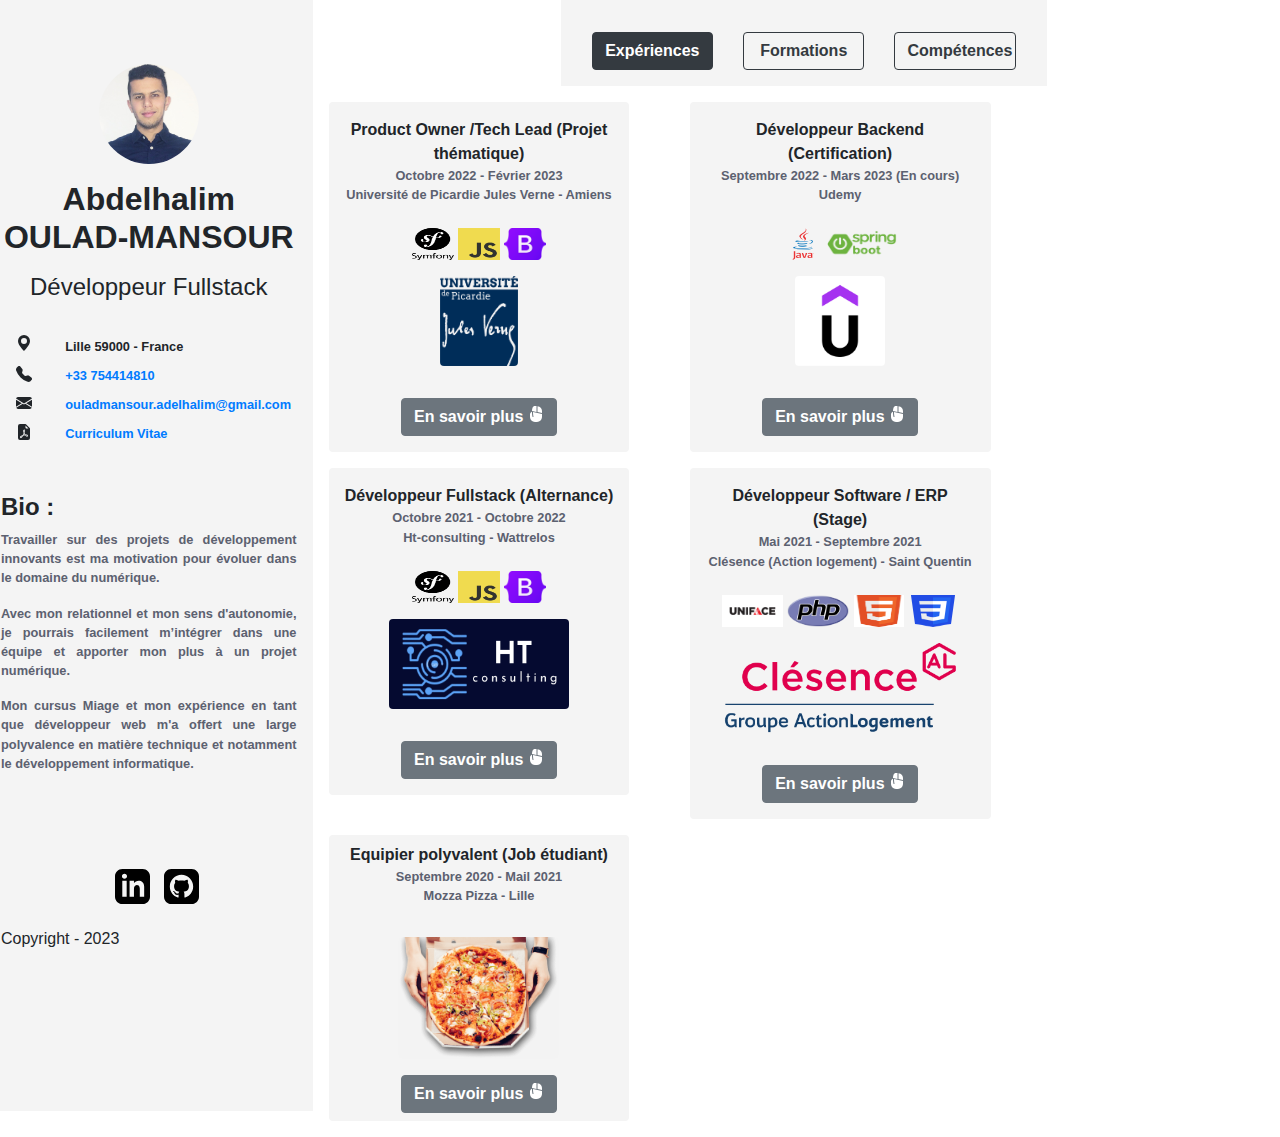
==== commit ef2d394f: "add cv" ====
--- a/index.html
+++ b/index.html
@@ -25,7 +25,7 @@
                         
                 </div>
                 <div class="p-3">
-                    <div class="row">
+                    <div class="row mb-2">
                         <div class="col-xl-2">
                             <svg xmlns="http://www.w3.org/2000/svg" width="16" height="16" fill="currentColor" class="bi bi-geo-alt-fill" viewBox="0 0 16 16">
                                 <path d="M8 16s6-5.686 6-10A6 6 0 0 0 2 6c0 4.314 6 10 6 10zm0-7a3 3 0 1 1 0-6 3 3 0 0 1 0 6z"/>
@@ -34,7 +34,7 @@
                         <div class="col-xl-10"><small><b>Lille 59000 - France  <br></div>
                     </div>
 
-                    <div class="row">
+                    <div class="row mb-2">
                         <div class="col-xl-2">
                             <svg xmlns="http://www.w3.org/2000/svg" width="16" height="16" fill="currentColor" class="bi bi-telephone-fill" viewBox="0 0 16 16">
                                 <path fill-rule="evenodd" d="M1.885.511a1.745 1.745 0 0 1 2.61.163L6.29 2.98c.329.423.445.974.315 1.494l-.547 2.19a.678.678 0 0 0 .178.643l2.457 2.457a.678.678 0 0 0 .644.178l2.189-.547a1.745 1.745 0 0 1 1.494.315l2.306 1.794c.829.645.905 1.87.163 2.611l-1.034 1.034c-.74.74-1.846 1.065-2.877.702a18.634 18.634 0 0 1-7.01-4.42 18.634 18.634 0 0 1-4.42-7.009c-.362-1.03-.037-2.137.703-2.877L1.885.511z"/>
@@ -43,13 +43,22 @@
                         <div class="col-xl-10"><a href="tel:+33754414810" >+33 754414810</a> <br></div>
                     </div>
 
-                    <div class="row mb-4">
+                    <div class="row mb-2">
                         <div class="col-xl-2">
                             <svg xmlns="http://www.w3.org/2000/svg" width="16" height="16" fill="currentColor" class="bi bi-envelope-fill" viewBox="0 0 16 16">
                                 <path d="M.05 3.555A2 2 0 0 1 2 2h12a2 2 0 0 1 1.95 1.555L8 8.414.05 3.555ZM0 4.697v7.104l5.803-3.558L0 4.697ZM6.761 8.83l-6.57 4.027A2 2 0 0 0 2 14h12a2 2 0 0 0 1.808-1.144l-6.57-4.027L8 9.586l-1.239-.757Zm3.436-.586L16 11.801V4.697l-5.803 3.546Z"/>
                             </svg>
                         </div>
                         <div class="col-xl-10"><a href="mailto:ouladmansour.adelhalim@gmail.com" >ouladmansour.adelhalim@gmail.com</a></div>
+                    </div>
+                    <div class="row mb-4">
+                      <div class="col-xl-2">
+                        <svg xmlns="http://www.w3.org/2000/svg" width="16" height="16" fill="currentColor" class="bi bi-file-earmark-pdf-fill" viewBox="0 0 16 16">
+                          <path d="M5.523 12.424c.14-.082.293-.162.459-.238a7.878 7.878 0 0 1-.45.606c-.28.337-.498.516-.635.572a.266.266 0 0 1-.035.012.282.282 0 0 1-.026-.044c-.056-.11-.054-.216.04-.36.106-.165.319-.354.647-.548zm2.455-1.647c-.119.025-.237.05-.356.078a21.148 21.148 0 0 0 .5-1.05 12.045 12.045 0 0 0 .51.858c-.217.032-.436.07-.654.114zm2.525.939a3.881 3.881 0 0 1-.435-.41c.228.005.434.022.612.054.317.057.466.147.518.209a.095.095 0 0 1 .026.064.436.436 0 0 1-.06.2.307.307 0 0 1-.094.124.107.107 0 0 1-.069.015c-.09-.003-.258-.066-.498-.256zM8.278 6.97c-.04.244-.108.524-.2.829a4.86 4.86 0 0 1-.089-.346c-.076-.353-.087-.63-.046-.822.038-.177.11-.248.196-.283a.517.517 0 0 1 .145-.04c.013.03.028.092.032.198.005.122-.007.277-.038.465z"/>
+                          <path fill-rule="evenodd" d="M4 0h5.293A1 1 0 0 1 10 .293L13.707 4a1 1 0 0 1 .293.707V14a2 2 0 0 1-2 2H4a2 2 0 0 1-2-2V2a2 2 0 0 1 2-2zm5.5 1.5v2a1 1 0 0 0 1 1h2l-3-3zM4.165 13.668c.09.18.23.343.438.419.207.075.412.04.58-.03.318-.13.635-.436.926-.786.333-.401.683-.927 1.021-1.51a11.651 11.651 0 0 1 1.997-.406c.3.383.61.713.91.95.28.22.603.403.934.417a.856.856 0 0 0 .51-.138c.155-.101.27-.247.354-.416.09-.181.145-.37.138-.563a.844.844 0 0 0-.2-.518c-.226-.27-.596-.4-.96-.465a5.76 5.76 0 0 0-1.335-.05 10.954 10.954 0 0 1-.98-1.686c.25-.66.437-1.284.52-1.794.036-.218.055-.426.048-.614a1.238 1.238 0 0 0-.127-.538.7.7 0 0 0-.477-.365c-.202-.043-.41 0-.601.077-.377.15-.576.47-.651.823-.073.34-.04.736.046 1.136.088.406.238.848.43 1.295a19.697 19.697 0 0 1-1.062 2.227 7.662 7.662 0 0 0-1.482.645c-.37.22-.699.48-.897.787-.21.326-.275.714-.08 1.103z"/>
+                        </svg>
+                      </div>
+                      <div class="col-xl-10"><a href="./media/Halim OULAD MANOSUR_CV.pdf" target="_blank">Curriculum Vitae</a></div>
                     </div> </b>  </small>
 
                     <div class="row mb-5">
@@ -715,10 +724,6 @@
             </div>    
           </div>
       </div>
-
-
-
-
 
 
 
